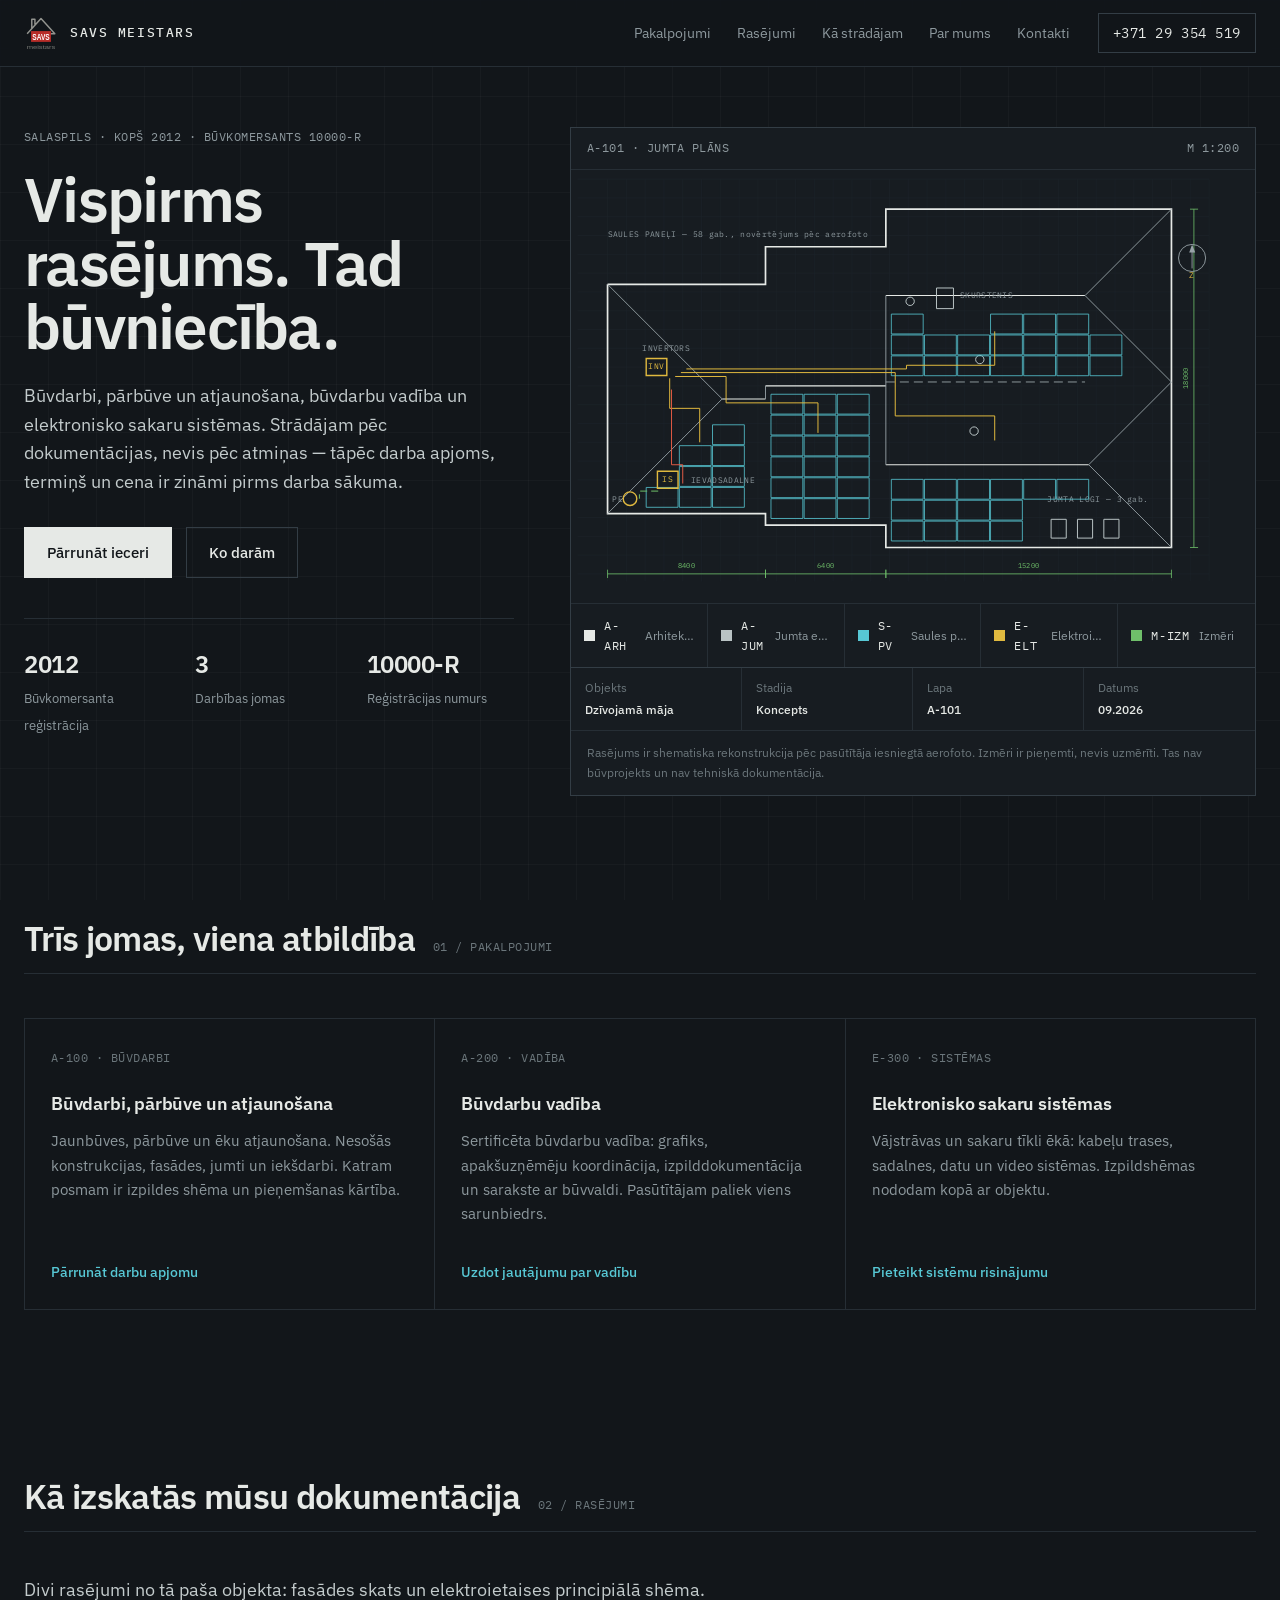
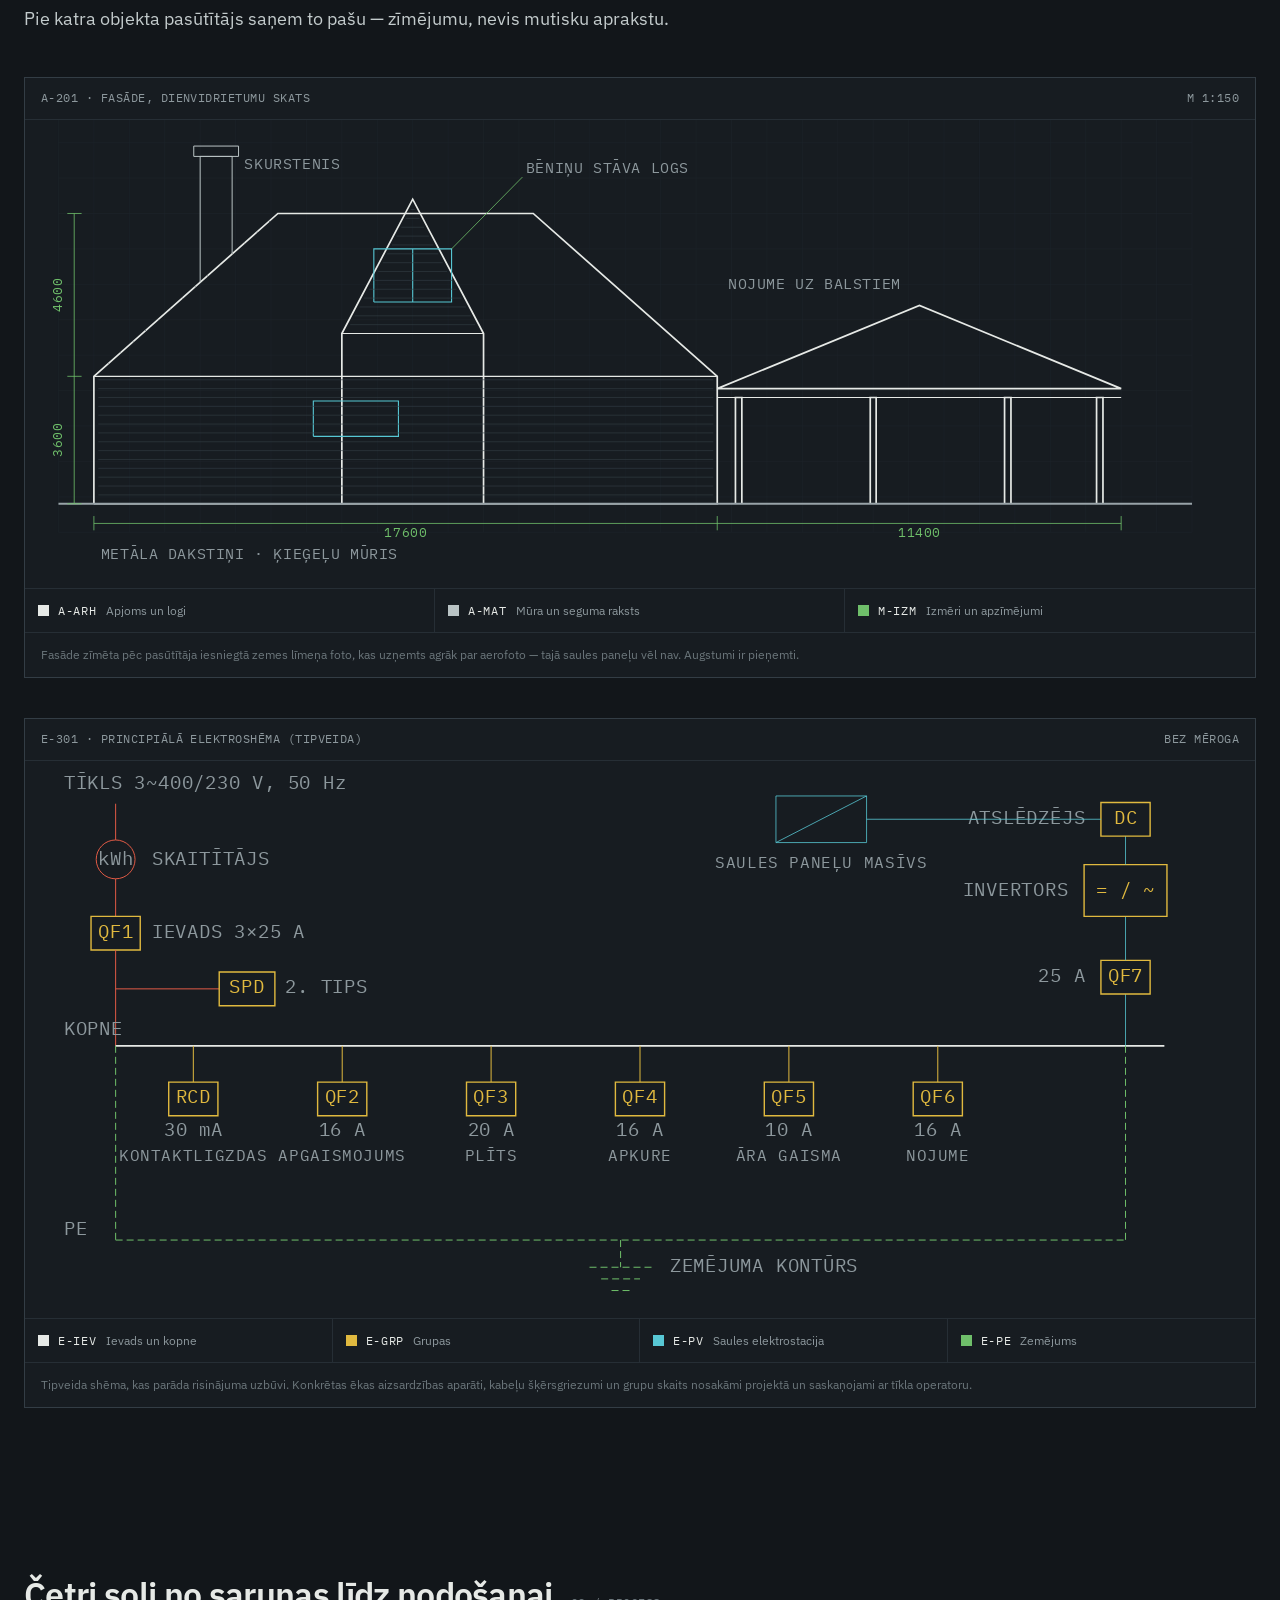
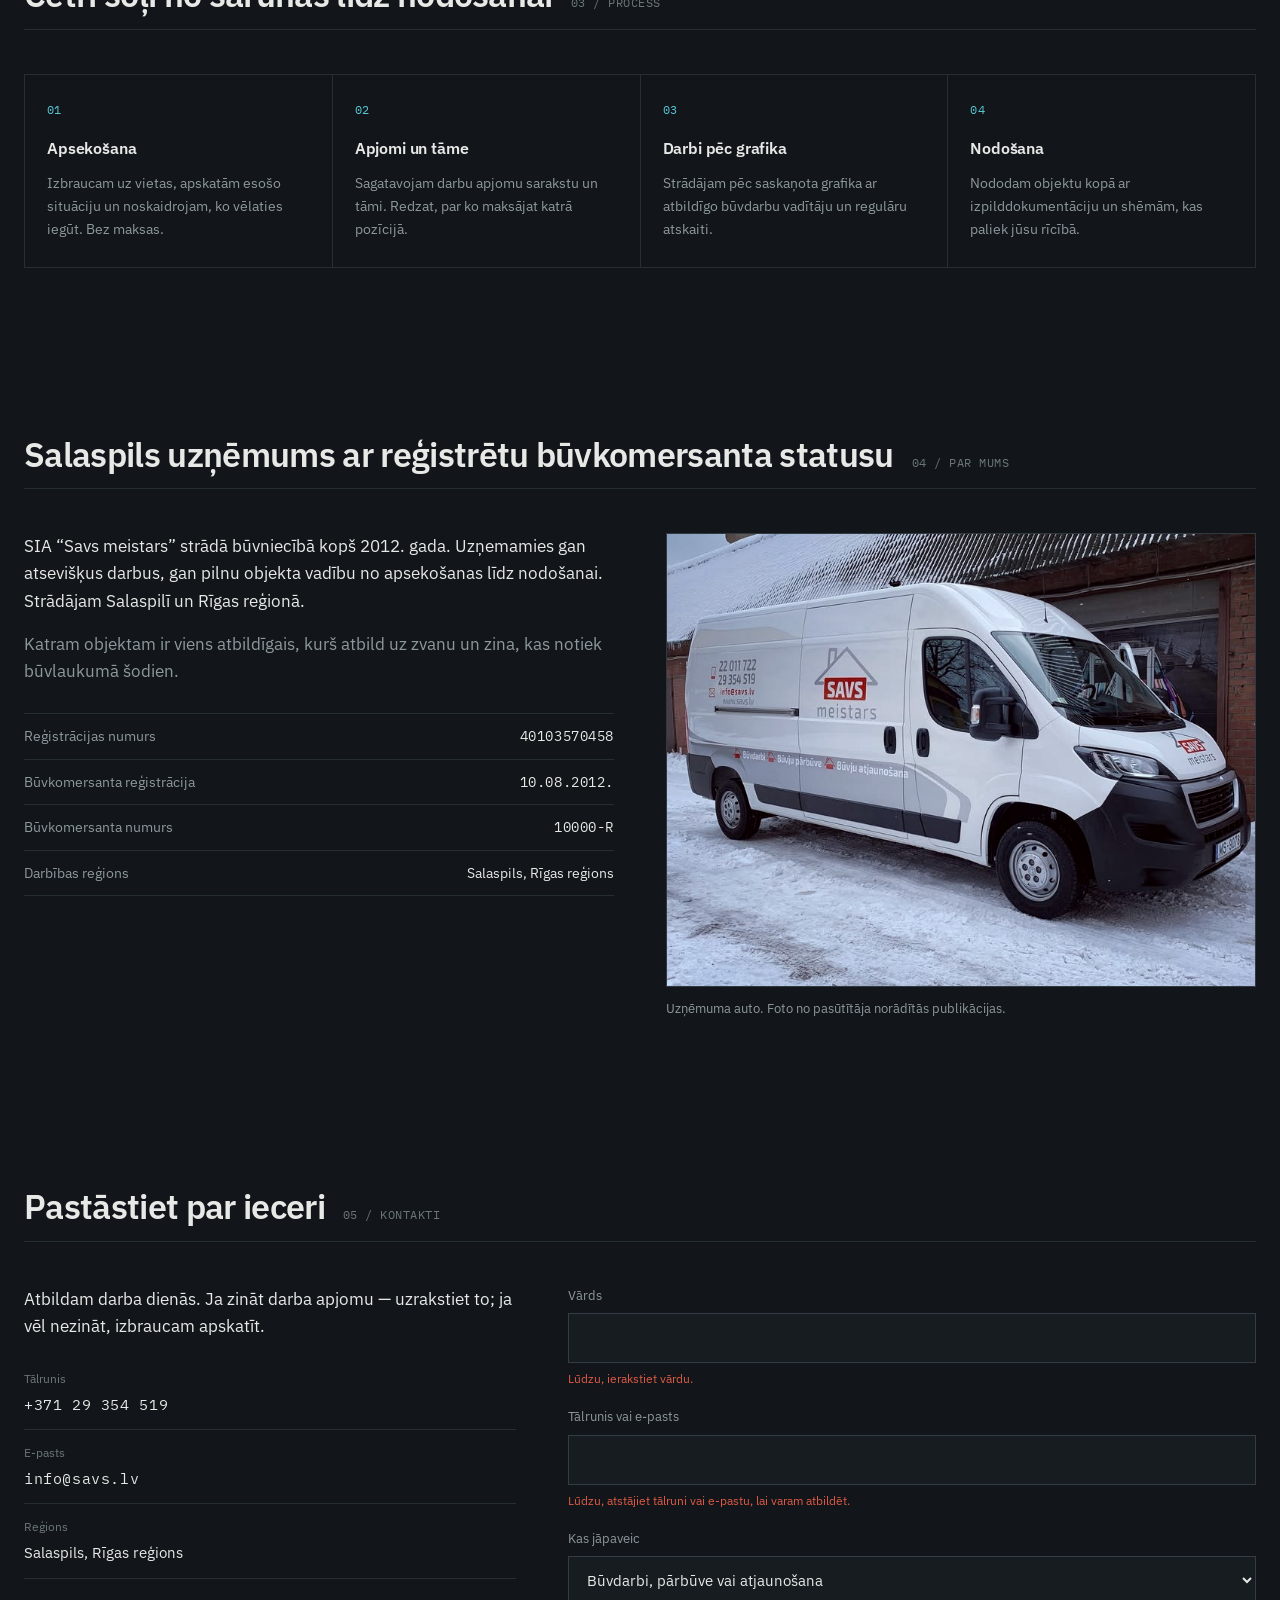
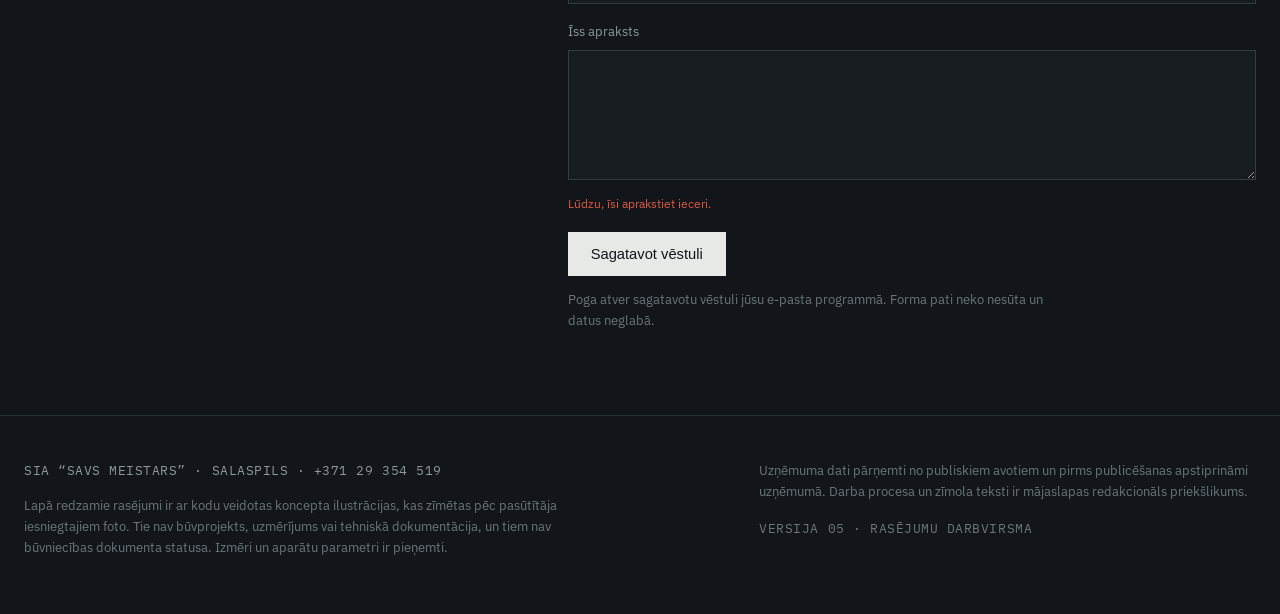
==== index.html @ 96522a72 "SAVS meistars — dizaina versija 05, rasējumu darbvirsma Tumša CAD darbvirsma ar uzklājamiem slāņiem." ====
<!doctype html>
<html lang="lv">
<head>
<meta charset="utf-8">
<meta name="viewport" content="width=device-width, initial-scale=1">
<meta name="robots" content="noindex, nofollow">
<title>SAVS meistars — Vispirms rasējums. Tad būvniecība.</title>
<meta name="description" content="SIA “Savs meistars” — būvdarbi, pārbūve, būvdarbu vadība un elektronisko sakaru sistēmas Salaspilī un Rīgas reģionā kopš 2012. gada.">
<link rel="icon" href="assets/favicon.svg" type="image/svg+xml">
<link rel="preload" href="assets/plex-sans-latin.woff2" as="font" type="font/woff2" crossorigin>
<link rel="preload" href="assets/plex-mono-400-latin.woff2" as="font" type="font/woff2" crossorigin>
<link rel="stylesheet" href="styles.css">
</head>
<body>

<a class="skip" href="#saturs">Pāriet uz saturu</a>

<header>
  <div class="wrap bar">
    <a class="brand" href="#">
      <img src="assets/logo.svg" alt="">
      <span class="mono">SAVS MEISTARS</span>
    </a>
    <nav id="nav">
      <ul>
        <li><a href="#pakalpojumi">Pakalpojumi</a></li>
        <li><a href="#rasejumi">Rasējumi</a></li>
        <li><a href="#process">Kā strādājam</a></li>
        <li><a href="#par-mums">Par mums</a></li>
        <li><a href="#kontakti">Kontakti</a></li>
      </ul>
    </nav>
    <a class="tel mono" href="tel:+37129354519">+371 29 354 519</a>
    <button class="burger mono" id="burger" aria-expanded="false" aria-controls="nav">Izvēlne</button>
  </div>
</header>

<main id="saturs">

  <!-- ============================ sākumekrāns ============================ -->
  <section class="hero wrap">
    <div class="hero-grid">
      <div>
        <p class="mono muted" style="font-size:.78rem;margin-bottom:20px">SALASPILS · KOPŠ 2012 · BŪVKOMERSANTS 10000-R</p>
        <h1>Vispirms rasējums. Tad būvniecība.</h1>
        <p class="lead">Būvdarbi, pārbūve un atjaunošana, būvdarbu vadība un elektronisko sakaru sistēmas. Strādājam pēc dokumentācijas, nevis pēc atmiņas — tāpēc darba apjoms, termiņš un cena ir zināmi pirms darba sākuma.</p>
        <div class="cta-row">
          <a class="btn btn-primary" href="#kontakti">Pārrunāt ieceri</a>
          <a class="btn btn-ghost" href="#pakalpojumi">Ko darām</a>
        </div>
        <div class="facts">
          <div class="fact"><b>2012</b><span>Būvkomersanta reģistrācija</span></div>
          <div class="fact"><b>3</b><span>Darbības jomas</span></div>
          <div class="fact"><b>10000-R</b><span>Reģistrācijas numurs</span></div>
        </div>
      </div>

      <div class="dwg-frame">
        <div class="dwg-top">
          <span class="mono">A-101 · JUMTA PLĀNS</span>
          <span class="mono"><span class="swipe">velciet sāniski · </span>M 1:200</span>
        </div>
        <div class="dwg-scroll">
          <svg class="dwg" id="dwg-roof" viewBox="60 150 2620 1660" role="img" aria-labelledby="roof-t roof-d">
            <title id="roof-t">Jumta plāns ar saules paneļu masīvu un elektroietaises trasēm</title>
            <desc id="roof-d">Shematisks jumta plāns: trīs korpusi ar četrslīpju jumtiem, saules paneļu masīvs uz dienvidu nogāzēm, skurstenis, ventilācijas izvadi, trīs jumta logi, invertora un ievadsadalnes atrašanās vieta ar līdzstrāvas un maiņstrāvas trasēm, izmēru ķēde un ziemeļu virziens.</desc>
<g class="grid" aria-hidden="true"><polyline points="200,185 200,1726"/><polyline points="272,185 272,1726"/><polyline points="344,185 344,1726"/><polyline points="416,185 416,1726"/><polyline points="488,185 488,1726"/><polyline points="560,185 560,1726"/><polyline points="632,185 632,1726"/><polyline points="704,185 704,1726"/><polyline points="776,185 776,1726"/><polyline points="848,185 848,1726"/><polyline points="920,185 920,1726"/><polyline points="992,185 992,1726"/><polyline points="1064,185 1064,1726"/><polyline points="1136,185 1136,1726"/><polyline points="1208,185 1208,1726"/><polyline points="1280,185 1280,1726"/><polyline points="1352,185 1352,1726"/><polyline points="1424,185 1424,1726"/><polyline points="1496,185 1496,1726"/><polyline points="1568,185 1568,1726"/><polyline points="1640,185 1640,1726"/><polyline points="1712,185 1712,1726"/><polyline points="1784,185 1784,1726"/><polyline points="1856,185 1856,1726"/><polyline points="1928,185 1928,1726"/><polyline points="2000,185 2000,1726"/><polyline points="2072,185 2072,1726"/><polyline points="2144,185 2144,1726"/><polyline points="2216,185 2216,1726"/><polyline points="2288,185 2288,1726"/><polyline points="2360,185 2360,1726"/><polyline points="2432,185 2432,1726"/><polyline points="2504,185 2504,1726"/><polyline points="85,185 2504,185"/><polyline points="85,257 2504,257"/><polyline points="85,329 2504,329"/><polyline points="85,401 2504,401"/><polyline points="85,473 2504,473"/><polyline points="85,545 2504,545"/><polyline points="85,617 2504,617"/><polyline points="85,689 2504,689"/><polyline points="85,761 2504,761"/><polyline points="85,833 2504,833"/><polyline points="85,905 2504,905"/><polyline points="85,977 2504,977"/><polyline points="85,1049 2504,1049"/><polyline points="85,1121 2504,1121"/><polyline points="85,1193 2504,1193"/><polyline points="85,1265 2504,1265"/><polyline points="85,1337 2504,1337"/><polyline points="85,1409 2504,1409"/><polyline points="85,1481 2504,1481"/><polyline points="85,1553 2504,1553"/><polyline points="85,1625 2504,1625"/><polyline points="85,1697 2504,1697"/></g>
<g data-layer="arh"><polyline class="wall" points="200,588 805,588 805,444 1266,444 1266,300 2360,300 2360,1596 1266,1596 1266,1510 805,1510 805,1466 200,1466 200,588"/><polyline class="ridge" points="639,1027 805,1027"/><polyline class="ridge" points="805,977 1266,977"/><polyline class="ridge" points="1266,631 2029,631"/><polyline class="ridge" points="1266,1279 2043,1279"/><polyline class="valley" points="1266,962 2029,962"/><polyline class="hip" points="200,588 639,1027"/><polyline class="hip" points="200,1466 639,1027"/><polyline class="hip" points="2360,300 2029,631"/><polyline class="hip" points="2360,962 2029,631"/><polyline class="hip" points="2360,962 2043,1279"/><polyline class="hip" points="2360,1596 2043,1279"/><polyline class="hip" points="805,1027 805,977"/><polyline class="hip" points="1266,977 1266,631"/><polyline class="hip" points="1266,1279 1266,977"/></g>
<g data-layer="jumt"><rect class="feat" x="1460" y="602" width="65" height="79"/><text class="an" x="1550" y="642" text-anchor="start">SKURSTENIS</text><circle class="feat" cx="1359" cy="653" r="16"/><circle class="feat" cx="1626" cy="876" r="16"/><circle class="feat" cx="1604" cy="1150" r="16"/><rect class="feat" x="1899" y="1488" width="58" height="72"/><rect class="feat" x="2000" y="1488" width="58" height="72"/><rect class="feat" x="2101" y="1488" width="58" height="72"/><text class="an" x="1885" y="1420" text-anchor="start">JUMTA LOGI — 3 gab.</text></g>
<g data-layer="pv"><rect class="pv" x="348" y="1366" width="122" height="76"/><rect class="pv" x="475" y="1366" width="122" height="76"/><rect class="pv" x="602" y="1366" width="122" height="76"/><rect class="pv" x="475" y="1286" width="122" height="76"/><rect class="pv" x="602" y="1286" width="122" height="76"/><rect class="pv" x="475" y="1206" width="122" height="76"/><rect class="pv" x="602" y="1206" width="122" height="76"/><rect class="pv" x="602" y="1126" width="122" height="76"/><rect class="pv" x="826" y="1409" width="122" height="76"/><rect class="pv" x="953" y="1409" width="122" height="76"/><rect class="pv" x="1080" y="1409" width="122" height="76"/><rect class="pv" x="826" y="1329" width="122" height="76"/><rect class="pv" x="953" y="1329" width="122" height="76"/><rect class="pv" x="1080" y="1329" width="122" height="76"/><rect class="pv" x="826" y="1249" width="122" height="76"/><rect class="pv" x="953" y="1249" width="122" height="76"/><rect class="pv" x="1080" y="1249" width="122" height="76"/><rect class="pv" x="826" y="1169" width="122" height="76"/><rect class="pv" x="953" y="1169" width="122" height="76"/><rect class="pv" x="1080" y="1169" width="122" height="76"/><rect class="pv" x="826" y="1089" width="122" height="76"/><rect class="pv" x="953" y="1089" width="122" height="76"/><rect class="pv" x="1080" y="1089" width="122" height="76"/><rect class="pv" x="826" y="1009" width="122" height="76"/><rect class="pv" x="953" y="1009" width="122" height="76"/><rect class="pv" x="1080" y="1009" width="122" height="76"/><rect class="pv" x="1287" y="862" width="122" height="76"/><rect class="pv" x="1414" y="862" width="122" height="76"/><rect class="pv" x="1541" y="862" width="122" height="76"/><rect class="pv" x="1667" y="862" width="122" height="76"/><rect class="pv" x="1794" y="862" width="122" height="76"/><rect class="pv" x="1921" y="862" width="122" height="76"/><rect class="pv" x="2048" y="862" width="122" height="76"/><rect class="pv" x="1287" y="782" width="122" height="76"/><rect class="pv" x="1414" y="782" width="122" height="76"/><rect class="pv" x="1541" y="782" width="122" height="76"/><rect class="pv" x="1667" y="782" width="122" height="76"/><rect class="pv" x="1794" y="782" width="122" height="76"/><rect class="pv" x="1921" y="782" width="122" height="76"/><rect class="pv" x="2048" y="782" width="122" height="76"/><rect class="pv" x="1287" y="702" width="122" height="76"/><rect class="pv" x="1667" y="702" width="122" height="76"/><rect class="pv" x="1794" y="702" width="122" height="76"/><rect class="pv" x="1921" y="702" width="122" height="76"/><rect class="pv" x="1287" y="1495" width="122" height="76"/><rect class="pv" x="1414" y="1495" width="122" height="76"/><rect class="pv" x="1541" y="1495" width="122" height="76"/><rect class="pv" x="1667" y="1495" width="122" height="76"/><rect class="pv" x="1287" y="1415" width="122" height="76"/><rect class="pv" x="1414" y="1415" width="122" height="76"/><rect class="pv" x="1541" y="1415" width="122" height="76"/><rect class="pv" x="1667" y="1415" width="122" height="76"/><rect class="pv" x="1287" y="1335" width="122" height="76"/><rect class="pv" x="1414" y="1335" width="122" height="76"/><rect class="pv" x="1541" y="1335" width="122" height="76"/><rect class="pv" x="1667" y="1335" width="122" height="76"/><rect class="pv" x="1794" y="1335" width="122" height="76"/><rect class="pv" x="1921" y="1335" width="122" height="76"/><text class="an" x="200" y="408" text-anchor="start">SAULES PANEĻI — 58 gab., novērtējums pēc aerofoto</text></g>
<g data-layer="elt"><polyline class="dc" points="553,1193 553,1063 438,1063 438,948"/><polyline class="dc" points="1006,1157 1006,1042 654,1042 654,941 459,941"/><polyline class="dc" points="1683,1186 1683,1092 1302,1092 1302,926 481,926"/><polyline class="dc" points="1683,768 1683,898 1345,898 1345,912 502,912"/><polyline class="ac" points="445,991 445,1279 488,1279 488,1351"/><polyline class="pe" points="394,1380 322,1380 322,1409"/><rect class="box" x="348" y="872" width="79" height="65"/><text class="an-b" x="387" y="912" text-anchor="middle">INV</text><text class="an" x="333" y="844" text-anchor="start">INVERTORS</text><rect class="box" x="391" y="1304" width="79" height="65"/><text class="an-b" x="430" y="1344" text-anchor="middle">IS</text><text class="an" x="520" y="1348" text-anchor="start">IEVADSADALNE</text><circle class="box" cx="286" cy="1409" r="26"/><text class="an" x="218" y="1420" text-anchor="start">PE</text></g>
<g data-layer="izm"><polyline class="dim" points="200,1697 805,1697"/><polyline class="dim-tick" points="200,1681 200,1713"/><polyline class="dim-tick" points="805,1681 805,1713"/><text class="dim-txt" x="502" y="1675" text-anchor="middle">8400</text><polyline class="dim" points="805,1697 1266,1697"/><polyline class="dim-tick" points="805,1681 805,1713"/><polyline class="dim-tick" points="1266,1681 1266,1713"/><text class="dim-txt" x="1035" y="1675" text-anchor="middle">6400</text><polyline class="dim" points="1266,1697 2360,1697"/><polyline class="dim-tick" points="1266,1681 1266,1713"/><polyline class="dim-tick" points="2360,1681 2360,1713"/><text class="dim-txt" x="1813" y="1675" text-anchor="middle">15200</text><polyline class="dim" points="2446,300 2446,1596"/><polyline class="dim-tick" points="2431,300 2462,300"/><polyline class="dim-tick" points="2431,1596 2462,1596"/><g transform="rotate(-90 2446 948)"><text class="dim-txt" x="2446" y="926" text-anchor="middle">18000</text></g><circle class="north" cx="2439" cy="487" r="52"/><polyline class="north-a" points="2439,527 2439,443"/><polygon class="north-f" points="2428,466 2439,435 2451,466"/><text class="an-b" x="2439" y="563" text-anchor="middle">Z</text></g>
          </svg>
        </div>
        <div class="layers" id="layers">
          <button class="layer l-arh" type="button" aria-pressed="true" data-target="dwg-roof" data-layer="arh"><i class="swatch"></i><span class="code">A-ARH</span> <span class="nm">Arhitektūra</span></button>
          <button class="layer l-jumt" type="button" aria-pressed="true" data-target="dwg-roof" data-layer="jumt"><i class="swatch"></i><span class="code">A-JUM</span> <span class="nm">Jumta elementi</span></button>
          <button class="layer l-pv" type="button" aria-pressed="true" data-target="dwg-roof" data-layer="pv"><i class="swatch"></i><span class="code">S-PV</span> <span class="nm">Saules paneļi</span></button>
          <button class="layer l-elt" type="button" aria-pressed="true" data-target="dwg-roof" data-layer="elt"><i class="swatch"></i><span class="code">E-ELT</span> <span class="nm">Elektroietaise</span></button>
          <button class="layer l-izm" type="button" aria-pressed="true" data-target="dwg-roof" data-layer="izm"><i class="swatch"></i><span class="code">M-IZM</span> <span class="nm">Izmēri</span></button>
        </div>
        <div class="titleblock">
          <div class="tb"><span>Objekts</span><b>Dzīvojamā māja</b></div>
          <div class="tb"><span>Stadija</span><b>Koncepts</b></div>
          <div class="tb"><span>Lapa</span><b>A-101</b></div>
          <div class="tb"><span>Datums</span><b>09.2026</b></div>
        </div>
        <div class="note">
          <p>Rasējums ir shematiska rekonstrukcija pēc pasūtītāja iesniegtā aerofoto. Izmēri ir pieņemti, nevis uzmērīti. Tas nav būvprojekts un nav tehniskā dokumentācija.</p>
        </div>
      </div>
    </div>
  </section>

  <!-- ============================ pakalpojumi ============================ -->
  <section class="wrap" id="pakalpojumi">
    <div class="sec-head">
      <h2>Trīs jomas, viena atbildība</h2>
      <span class="sheet-no mono">01 / PAKALPOJUMI</span>
    </div>
    <div class="cards">
      <a class="card" href="#kontakti" data-service="buvdarbi">
        <span class="code mono">A-100 · BŪVDARBI</span>
        <h3>Būvdarbi, pārbūve un atjaunošana</h3>
        <p>Jaunbūves, pārbūve un ēku atjaunošana. Nesošās konstrukcijas, fasādes, jumti un iekšdarbi. Katram posmam ir izpildes shēma un pieņemšanas kārtība.</p>
        <span class="go">Pārrunāt darbu apjomu</span>
      </a>
      <a class="card" href="#kontakti" data-service="vadiba">
        <span class="code mono">A-200 · VADĪBA</span>
        <h3>Būvdarbu vadība</h3>
        <p>Sertificēta būvdarbu vadība: grafiks, apakšuzņēmēju koordinācija, izpilddokumentācija un sarakste ar būvvaldi. Pasūtītājam paliek viens sarunbiedrs.</p>
        <span class="go">Uzdot jautājumu par vadību</span>
      </a>
      <a class="card" href="#kontakti" data-service="elektro">
        <span class="code mono">E-300 · SISTĒMAS</span>
        <h3>Elektronisko sakaru sistēmas</h3>
        <p>Vājstrāvas un sakaru tīkli ēkā: kabeļu trases, sadalnes, datu un video sistēmas. Izpildshēmas nododam kopā ar objektu.</p>
        <span class="go">Pieteikt sistēmu risinājumu</span>
      </a>
    </div>
  </section>

  <!-- ============================ rasējumi ============================ -->
  <section class="wrap" id="rasejumi">
    <div class="sec-head">
      <h2>Kā izskatās mūsu dokumentācija</h2>
      <span class="sheet-no mono">02 / RASĒJUMI</span>
    </div>
    <p class="lead" style="margin-bottom:44px">Divi rasējumi no tā paša objekta: fasādes skats un elektroietaises principiālā shēma. Pie katra objekta pasūtītājs saņem to pašu — zīmējumu, nevis mutisku aprakstu.</p>

    <div class="dwg-frame" style="margin-bottom:40px">
      <div class="dwg-top">
        <span class="mono">A-201 · FASĀDE, DIENVIDRIETUMU SKATS</span>
        <span class="mono"><span class="swipe">velciet sāniski · </span>M 1:150</span>
      </div>
      <div class="dwg-scroll">
        <svg class="dwg" id="dwg-elev" viewBox="60 400 2500 950" role="img" aria-labelledby="elev-t elev-d">
          <title id="elev-t">Fasādes rasējums, dienvidrietumu skats</title>
          <desc id="elev-d">Ēkas fasāde: ķieģeļu mūra sienas, metāla dakstiņu jumts, mūra skurstenis, bēniņu stāva logs šķērsjumta zelminī un nojume uz balstiem ēkas labajā pusē. Norādīti dzegas un kores augstumi un kopējais garums.</desc>
<g class="grid" aria-hidden="true"><polyline points="128,1238 128,359"/><polyline points="200,1238 200,359"/><polyline points="272,1238 272,359"/><polyline points="344,1238 344,359"/><polyline points="416,1238 416,359"/><polyline points="488,1238 488,359"/><polyline points="560,1238 560,359"/><polyline points="632,1238 632,359"/><polyline points="704,1238 704,359"/><polyline points="776,1238 776,359"/><polyline points="848,1238 848,359"/><polyline points="920,1238 920,359"/><polyline points="992,1238 992,359"/><polyline points="1064,1238 1064,359"/><polyline points="1136,1238 1136,359"/><polyline points="1208,1238 1208,359"/><polyline points="1280,1238 1280,359"/><polyline points="1352,1238 1352,359"/><polyline points="1424,1238 1424,359"/><polyline points="1496,1238 1496,359"/><polyline points="1568,1238 1568,359"/><polyline points="1640,1238 1640,359"/><polyline points="1712,1238 1712,359"/><polyline points="1784,1238 1784,359"/><polyline points="1856,1238 1856,359"/><polyline points="1928,1238 1928,359"/><polyline points="2000,1238 2000,359"/><polyline points="2072,1238 2072,359"/><polyline points="2144,1238 2144,359"/><polyline points="2216,1238 2216,359"/><polyline points="2288,1238 2288,359"/><polyline points="2360,1238 2360,359"/><polyline points="2432,1238 2432,359"/><polyline points="128,1238 2432,1238"/><polyline points="128,1166 2432,1166"/><polyline points="128,1094 2432,1094"/><polyline points="128,1022 2432,1022"/><polyline points="128,950 2432,950"/><polyline points="128,878 2432,878"/><polyline points="128,806 2432,806"/><polyline points="128,734 2432,734"/><polyline points="128,662 2432,662"/><polyline points="128,590 2432,590"/><polyline points="128,518 2432,518"/><polyline points="128,446 2432,446"/><polyline points="128,374 2432,374"/></g>
<g data-layer="arh"><polyline class="wall" points="200,1180 200,921 574,590 1093,590 1467,921 1467,1180 200,1180"/><polyline class="ridge" points="200,921 1467,921"/><polyline class="wall" points="704,1180 704,834 848,561 992,834 992,1180"/><polyline class="ridge" points="704,834 992,834"/><polyline class="win" points="769,770 927,770 927,662 769,662 769,770"/><polyline class="win" points="646,1043 819,1043 819,971 646,971 646,1043"/><polyline class="win" points="848,770 848,662"/><polyline class="feat" points="416,730 416,474 481,474 481,672"/><polyline class="feat" points="403,474 494,474 494,453 403,453 403,474"/><polyline class="wall" points="1467,946 2288,946 1878,777 1467,946"/><polyline class="ridge" points="1467,964 2288,964"/><polyline class="wall" points="1504,1180 1504,964 1517,964 1517,1180"/><polyline class="wall" points="1778,1180 1778,964 1790,964 1790,1180"/><polyline class="wall" points="2051,1180 2051,964 2064,964 2064,1180"/><polyline class="wall" points="2238,1180 2238,964 2251,964 2251,1180"/><polyline class="ground" points="128,1180 2432,1180"/></g>
<g data-layer="jumt"><polyline class="brick" points="209,1162 1459,1162"/><polyline class="brick" points="209,1144 1459,1144"/><polyline class="brick" points="209,1126 1459,1126"/><polyline class="brick" points="209,1108 1459,1108"/><polyline class="brick" points="209,1090 1459,1090"/><polyline class="brick" points="209,1072 1459,1072"/><polyline class="brick" points="209,1054 1459,1054"/><polyline class="brick" points="209,1036 1459,1036"/><polyline class="brick" points="209,1018 1459,1018"/><polyline class="brick" points="209,1000 1459,1000"/><polyline class="brick" points="209,982 1459,982"/><polyline class="brick" points="209,964 1459,964"/><polyline class="brick" points="209,946 1459,946"/><polyline class="brick" points="209,928 1459,928"/><polyline class="brick" points="721,816 975,816"/><polyline class="brick" points="730,798 966,798"/><polyline class="brick" points="740,780 956,780"/><polyline class="brick" points="749,762 947,762"/><polyline class="brick" points="759,744 937,744"/><polyline class="brick" points="768,726 928,726"/><polyline class="brick" points="778,708 918,708"/><polyline class="brick" points="787,690 909,690"/><polyline class="brick" points="796,672 900,672"/><polyline class="brick" points="806,654 890,654"/><polyline class="brick" points="815,636 881,636"/><polyline class="brick" points="825,618 871,618"/><polyline class="brick" points="834,600 862,600"/><polyline class="brick" points="844,582 852,582"/><polyline class="tile" points="229,895 230,895"/><polyline class="tile" points="254,873 255,873"/><polyline class="tile" points="279,851 281,851"/><polyline class="tile" points="304,828 306,828"/><polyline class="tile" points="330,806 331,806"/><polyline class="tile" points="355,784 356,784"/><polyline class="tile" points="380,762 381,762"/><polyline class="tile" points="405,739 407,739"/><polyline class="tile" points="430,717 432,717"/><polyline class="tile" points="456,695 457,695"/><polyline class="tile" points="481,672 482,672"/><polyline class="tile" points="506,650 507,650"/><polyline class="tile" points="531,628 533,628"/><polyline class="tile" points="556,606 558,606"/></g>
<g data-layer="izm"><polyline class="dim" points="200,1220 2288,1220"/><polyline class="dim-tick" points="200,1205 200,1234"/><polyline class="dim-tick" points="1467,1205 1467,1234"/><polyline class="dim-tick" points="2288,1205 2288,1234"/><text class="dim-txt" x="834" y="1248" text-anchor="middle">17600</text><text class="dim-txt" x="1878" y="1248" text-anchor="middle">11400</text><polyline class="dim" points="160,1180 160,590"/><polyline class="dim-tick" points="146,1180 175,1180"/><polyline class="dim-tick" points="146,921 175,921"/><polyline class="dim-tick" points="146,590 175,590"/><g transform="rotate(-90 135 1050)"><text class="dim-txt" x="135" y="1050" text-anchor="middle">3600</text></g><g transform="rotate(-90 135 755)"><text class="dim-txt" x="135" y="755" text-anchor="middle">4600</text></g><text class="an" x="1489" y="744" text-anchor="start">NOJUME UZ BALSTIEM</text><text class="an" x="506" y="500" text-anchor="start">SKURSTENIS</text><text class="an" x="1078" y="507" text-anchor="start">BĒNIŅU STĀVA LOGS</text><polyline class="dim" points="1071,516 927,662"/><text class="an" x="214" y="1292" text-anchor="start">METĀLA DAKSTIŅI · ĶIEĢEĻU MŪRIS</text></g>
        </svg>
      </div>
      <div class="layers">
        <button class="layer l-arh" type="button" aria-pressed="true" data-target="dwg-elev" data-layer="arh"><i class="swatch"></i><span class="code">A-ARH</span> <span class="nm">Apjoms un logi</span></button>
        <button class="layer l-jumt" type="button" aria-pressed="true" data-target="dwg-elev" data-layer="jumt"><i class="swatch"></i><span class="code">A-MAT</span> <span class="nm">Mūra un seguma raksts</span></button>
        <button class="layer l-izm" type="button" aria-pressed="true" data-target="dwg-elev" data-layer="izm"><i class="swatch"></i><span class="code">M-IZM</span> <span class="nm">Izmēri un apzīmējumi</span></button>
      </div>
      <div class="note">
        <p>Fasāde zīmēta pēc pasūtītāja iesniegtā zemes līmeņa foto, kas uzņemts agrāk par aerofoto — tajā saules paneļu vēl nav. Augstumi ir pieņemti.</p>
      </div>
    </div>

    <div class="dwg-frame">
      <div class="dwg-top">
        <span class="mono">E-301 · PRINCIPIĀLĀ ELEKTROSHĒMA (TIPVEIDA)</span>
        <span class="mono"><span class="swipe">velciet sāniski · </span>BEZ MĒROGA</span>
      </div>
      <div class="dwg-scroll">
        <svg class="dwg" id="dwg-el" viewBox="0 0 1900 860" role="img" aria-labelledby="el-t el-d">
          <title id="el-t">Tipveida vienlīnijas elektroshēma dzīvojamai ēkai ar saules elektrostaciju</title>
          <desc id="el-d">Shēma: tīkla ievads, skaitītājs, ievadaizsardzība, pārsprieguma aizsardzība, sadalnes kopne ar sešām grupām, atsevišķs saules elektrostacijas atzars ar līdzstrāvas atslēdzēju un invertoru, un aizsargzemējuma kopne.</desc>

          <g data-layer="arh">
            <text class="an" x="60" y="44">TĪKLS 3~400/230 V, 50 Hz</text>
            <polyline class="ac" points="140,66 140,122"/>
            <circle class="ac" cx="140" cy="152" r="30"/>
            <text class="an" x="140" y="160" text-anchor="middle">kWh</text>
            <text class="an" x="196" y="160">SKAITĪTĀJS</text>
            <polyline class="ac" points="140,182 140,240"/>
            <rect class="box" x="102" y="240" width="76" height="52"/>
            <text class="an-b" x="140" y="273" text-anchor="middle">QF1</text>
            <text class="an" x="196" y="273">IEVADS 3×25 A</text>
            <polyline class="ac" points="140,292 140,440"/>
            <polyline class="ac" points="140,352 300,352"/>
            <rect class="box" x="300" y="326" width="86" height="52"/>
            <text class="an-b" x="343" y="359" text-anchor="middle">SPD</text>
            <text class="an" x="402" y="359">2. TIPS</text>
            <polyline class="wall" points="140,440 1760,440"/>
            <text class="an" x="60" y="424">KOPNE</text>
          </g>

          <g data-layer="elt">
            <polyline class="dc" points="260,440 260,496"/>
            <rect class="box" x="222" y="496" width="76" height="52"/>
            <text class="an-b" x="260" y="529" text-anchor="middle">RCD</text>
            <text class="an" x="260" y="580" text-anchor="middle">30 mA</text>
            <text class="grp" x="260" y="618" text-anchor="middle">KONTAKTLIGZDAS</text>

            <polyline class="dc" points="490,440 490,496"/>
            <rect class="box" x="452" y="496" width="76" height="52"/>
            <text class="an-b" x="490" y="529" text-anchor="middle">QF2</text>
            <text class="an" x="490" y="580" text-anchor="middle">16 A</text>
            <text class="grp" x="490" y="618" text-anchor="middle">APGAISMOJUMS</text>

            <polyline class="dc" points="720,440 720,496"/>
            <rect class="box" x="682" y="496" width="76" height="52"/>
            <text class="an-b" x="720" y="529" text-anchor="middle">QF3</text>
            <text class="an" x="720" y="580" text-anchor="middle">20 A</text>
            <text class="grp" x="720" y="618" text-anchor="middle">PLĪTS</text>

            <polyline class="dc" points="950,440 950,496"/>
            <rect class="box" x="912" y="496" width="76" height="52"/>
            <text class="an-b" x="950" y="529" text-anchor="middle">QF4</text>
            <text class="an" x="950" y="580" text-anchor="middle">16 A</text>
            <text class="grp" x="950" y="618" text-anchor="middle">APKURE</text>

            <polyline class="dc" points="1180,440 1180,496"/>
            <rect class="box" x="1142" y="496" width="76" height="52"/>
            <text class="an-b" x="1180" y="529" text-anchor="middle">QF5</text>
            <text class="an" x="1180" y="580" text-anchor="middle">10 A</text>
            <text class="grp" x="1180" y="618" text-anchor="middle">ĀRA GAISMA</text>

            <polyline class="dc" points="1410,440 1410,496"/>
            <rect class="box" x="1372" y="496" width="76" height="52"/>
            <text class="an-b" x="1410" y="529" text-anchor="middle">QF6</text>
            <text class="an" x="1410" y="580" text-anchor="middle">16 A</text>
            <text class="grp" x="1410" y="618" text-anchor="middle">NOJUME</text>
          </g>

          <g data-layer="pv">
            <polyline class="pv" points="1700,440 1700,360"/>
            <rect class="box" x="1662" y="308" width="76" height="52"/>
            <text class="an-b" x="1700" y="341" text-anchor="middle">QF7</text>
            <text class="an" x="1638" y="341" text-anchor="end">25 A</text>
            <polyline class="pv" points="1700,308 1700,240"/>
            <rect class="box" x="1636" y="160" width="128" height="80"/>
            <text class="an-b" x="1700" y="208" text-anchor="middle">= / ~</text>
            <text class="an" x="1612" y="208" text-anchor="end">INVERTORS</text>
            <polyline class="pv" points="1700,160 1700,116"/>
            <rect class="box" x="1662" y="64" width="76" height="52"/>
            <text class="an-b" x="1700" y="97" text-anchor="middle">DC</text>
            <text class="an" x="1638" y="97" text-anchor="end">ATSLĒDZĒJS</text>
            <polyline class="pv" points="1300,90 1662,90"/>
            <rect class="pv" x="1160" y="54" width="140" height="72"/>
            <polyline class="pv" points="1160,126 1300,54"/>
            <text class="grp" x="1230" y="166" text-anchor="middle">SAULES PANEĻU MASĪVS</text>
          </g>

          <g data-layer="izm">
            <polyline class="pe" points="140,740 1700,740"/>
            <polyline class="pe" points="140,440 140,740"/>
            <polyline class="pe" points="1700,440 1700,740"/>
            <text class="an" x="60" y="732">PE</text>
            <polyline class="pe" points="920,740 920,782"/>
            <polyline class="pe" points="872,782 968,782"/>
            <polyline class="pe" points="890,800 950,800"/>
            <polyline class="pe" points="906,818 934,818"/>
            <text class="an" x="996" y="790">ZEMĒJUMA KONTŪRS</text>
          </g>
        </svg>
      </div>
      <div class="layers">
        <button class="layer l-arh" type="button" aria-pressed="true" data-target="dwg-el" data-layer="arh"><i class="swatch"></i><span class="code">E-IEV</span> <span class="nm">Ievads un kopne</span></button>
        <button class="layer l-elt" type="button" aria-pressed="true" data-target="dwg-el" data-layer="elt"><i class="swatch"></i><span class="code">E-GRP</span> <span class="nm">Grupas</span></button>
        <button class="layer l-pv" type="button" aria-pressed="true" data-target="dwg-el" data-layer="pv"><i class="swatch"></i><span class="code">E-PV</span> <span class="nm">Saules elektrostacija</span></button>
        <button class="layer l-izm" type="button" aria-pressed="true" data-target="dwg-el" data-layer="izm"><i class="swatch"></i><span class="code">E-PE</span> <span class="nm">Zemējums</span></button>
      </div>
      <div class="note">
        <p>Tipveida shēma, kas parāda risinājuma uzbūvi. Konkrētas ēkas aizsardzības aparāti, kabeļu šķērsgriezumi un grupu skaits nosakāmi projektā un saskaņojami ar tīkla operatoru.</p>
      </div>
    </div>
  </section>

  <!-- ============================ process ============================ -->
  <section class="wrap" id="process">
    <div class="sec-head">
      <h2>Četri soļi no sarunas līdz nodošanai</h2>
      <span class="sheet-no mono">03 / PROCESS</span>
    </div>
    <div class="steps">
      <div class="step">
        <div class="code mono">01</div>
        <h3>Apsekošana</h3>
        <p>Izbraucam uz vietas, apskatām esošo situāciju un noskaidrojam, ko vēlaties iegūt. Bez maksas.</p>
      </div>
      <div class="step">
        <div class="code mono">02</div>
        <h3>Apjomi un tāme</h3>
        <p>Sagatavojam darbu apjomu sarakstu un tāmi. Redzat, par ko maksājat katrā pozīcijā.</p>
      </div>
      <div class="step">
        <div class="code mono">03</div>
        <h3>Darbi pēc grafika</h3>
        <p>Strādājam pēc saskaņota grafika ar atbildīgo būvdarbu vadītāju un regulāru atskaiti.</p>
      </div>
      <div class="step">
        <div class="code mono">04</div>
        <h3>Nodošana</h3>
        <p>Nododam objektu kopā ar izpilddokumentāciju un shēmām, kas paliek jūsu rīcībā.</p>
      </div>
    </div>
  </section>

  <!-- ============================ par mums ============================ -->
  <section class="wrap" id="par-mums">
    <div class="sec-head">
      <h2>Salaspils uzņēmums ar reģistrētu būvkomersanta statusu</h2>
      <span class="sheet-no mono">04 / PAR MUMS</span>
    </div>
    <div class="about-grid">
      <div>
        <p>SIA “Savs meistars” strādā būvniecībā kopš 2012. gada. Uzņemamies gan atsevišķus darbus, gan pilnu objekta vadību no apsekošanas līdz nodošanai. Strādājam Salaspilī un Rīgas reģionā.</p>
        <p class="muted">Katram objektam ir viens atbildīgais, kurš atbild uz zvanu un zina, kas notiek būvlaukumā šodien.</p>
        <dl class="spec">
          <div><dt>Reģistrācijas numurs</dt><dd class="mono">40103570458</dd></div>
          <div><dt>Būvkomersanta reģistrācija</dt><dd class="mono">10.08.2012.</dd></div>
          <div><dt>Būvkomersanta numurs</dt><dd class="mono">10000-R</dd></div>
          <div><dt>Darbības reģions</dt><dd>Salaspils, Rīgas reģions</dd></div>
        </dl>
      </div>
      <div>
        <img src="assets/savs-auto.jpg" alt="Uzņēmuma auto ar “Savs meistars” noformējumu" width="1200" height="800">
        <p class="muted" style="font-size:.8rem;margin-top:12px">Uzņēmuma auto. Foto no pasūtītāja norādītās publikācijas.</p>
      </div>
    </div>
  </section>

  <!-- ============================ kontakti ============================ -->
  <section class="wrap" id="kontakti">
    <div class="sec-head">
      <h2>Pastāstiet par ieceri</h2>
      <span class="sheet-no mono">05 / KONTAKTI</span>
    </div>
    <div class="contact-grid">
      <div>
        <p>Atbildam darba dienās. Ja zināt darba apjomu — uzrakstiet to; ja vēl nezināt, izbraucam apskatīt.</p>
        <ul class="contact-list">
          <li><span>Tālrunis</span><a class="mono" href="tel:+37129354519">+371 29 354 519</a></li>
          <li><span>E-pasts</span><a class="mono" href="mailto:info@savs.lv">info@savs.lv</a></li>
          <li><span>Reģions</span>Salaspils, Rīgas reģions</li>
        </ul>
      </div>

      <form id="form" novalidate>
        <div class="field">
          <label for="f-name">Vārds</label>
          <input id="f-name" name="name" type="text" autocomplete="name" required>
          <span class="err" id="e-name" hidden>Lūdzu, ierakstiet vārdu.</span>
        </div>
        <div class="field">
          <label for="f-contact">Tālrunis vai e-pasts</label>
          <input id="f-contact" name="contact" type="text" autocomplete="tel" required>
          <span class="err" id="e-contact" hidden>Lūdzu, atstājiet tālruni vai e-pastu, lai varam atbildēt.</span>
        </div>
        <div class="field">
          <label for="f-service">Kas jāpaveic</label>
          <select id="f-service" name="service">
            <option value="buvdarbi">Būvdarbi, pārbūve vai atjaunošana</option>
            <option value="vadiba">Būvdarbu vadība</option>
            <option value="elektro">Elektronisko sakaru sistēmas</option>
            <option value="cits">Vēl nezinu, jāapskata</option>
          </select>
        </div>
        <div class="field">
          <label for="f-msg">Īss apraksts</label>
          <textarea id="f-msg" name="message" required></textarea>
          <span class="err" id="e-msg" hidden>Lūdzu, īsi aprakstiet ieceri.</span>
        </div>
        <button class="btn btn-primary" type="submit">Sagatavot vēstuli</button>
        <p class="form-note">Poga atver sagatavotu vēstuli jūsu e-pasta programmā. Forma pati neko nesūta un datus neglabā.</p>
      </form>
    </div>
  </section>

</main>

<footer>
  <div class="wrap foot-grid">
    <div>
      <p class="mono" style="color:var(--muted);margin-bottom:14px">SIA “SAVS MEISTARS” · SALASPILS · +371 29 354 519</p>
      <p>Lapā redzamie rasējumi ir ar kodu veidotas koncepta ilustrācijas, kas zīmētas pēc pasūtītāja iesniegtajiem foto. Tie nav būvprojekts, uzmērījums vai tehniskā dokumentācija, un tiem nav būvniecības dokumenta statusa. Izmēri un aparātu parametri ir pieņemti.</p>
    </div>
    <div>
      <p>Uzņēmuma dati pārņemti no publiskiem avotiem un pirms publicēšanas apstiprināmi uzņēmumā. Darba procesa un zīmola teksti ir mājaslapas redakcionāls priekšlikums.</p>
      <p class="mono" style="margin-top:14px">VERSIJA 05 · RASĒJUMU DARBVIRSMA</p>
    </div>
  </div>
</footer>

<script src="app.js" defer></script>
</body>
</html>
---- styles.css ----
/* SAVS meistars — versija 05. Rasējuma darbvirsma.
   Slāņu krāsas seko CAD praksei: katrai sistēmai sava krāsa, un tā pati
   krāsa atkārtojas slāņu panelī, tekstā un rasējumā. */

@font-face {
  font-family: Plex;
  font-style: normal;
  font-weight: 100 700;
  font-display: swap;
  src: url(assets/plex-sans-latin-ext.woff2) format('woff2');
  unicode-range: U+0100-02BA, U+02BD-02C5, U+02C7-02CC, U+02CE-02D7, U+02DD-02FF, U+0304, U+0308, U+0329, U+1D00-1DBF, U+1E00-1E9F, U+1EF2-1EFF, U+2020, U+20A0-20AB, U+20AD-20C0, U+2113, U+2C60-2C7F, U+A720-A7FF;
}
@font-face {
  font-family: Plex;
  font-style: normal;
  font-weight: 100 700;
  font-display: swap;
  src: url(assets/plex-sans-latin.woff2) format('woff2');
  unicode-range: U+0000-00FF, U+0131, U+0152-0153, U+02BB-02BC, U+02C6, U+02DA, U+02DC, U+0304, U+0308, U+0329, U+2000-206F, U+20AC, U+2122, U+2191, U+2193, U+2212, U+2215, U+FEFF, U+FFFD;
}
@font-face {
  font-family: PlexMono;
  font-style: normal;
  font-weight: 400;
  font-display: swap;
  src: url(assets/plex-mono-400-latin-ext.woff2) format('woff2');
  unicode-range: U+0100-02BA, U+02BD-02C5, U+02C7-02CC, U+02CE-02D7, U+02DD-02FF, U+0304, U+0308, U+0329, U+1D00-1DBF, U+1E00-1E9F, U+1EF2-1EFF, U+2020, U+20A0-20AB, U+20AD-20C0, U+2113, U+2C60-2C7F, U+A720-A7FF;
}
@font-face {
  font-family: PlexMono;
  font-style: normal;
  font-weight: 400;
  font-display: swap;
  src: url(assets/plex-mono-400-latin.woff2) format('woff2');
  unicode-range: U+0000-00FF, U+0131, U+0152-0153, U+02BB-02BC, U+02C6, U+02DA, U+02DC, U+0304, U+0308, U+0329, U+2000-206F, U+20AC, U+2122, U+2191, U+2193, U+2212, U+2215, U+FEFF, U+FFFD;
}
@font-face {
  font-family: PlexMono;
  font-style: normal;
  font-weight: 500;
  font-display: swap;
  src: url(assets/plex-mono-500-latin-ext.woff2) format('woff2');
  unicode-range: U+0100-02BA, U+02BD-02C5, U+02C7-02CC, U+02CE-02D7, U+02DD-02FF, U+0304, U+0308, U+0329, U+1D00-1DBF, U+1E00-1E9F, U+1EF2-1EFF, U+2020, U+20A0-20AB, U+20AD-20C0, U+2113, U+2C60-2C7F, U+A720-A7FF;
}
@font-face {
  font-family: PlexMono;
  font-style: normal;
  font-weight: 500;
  font-display: swap;
  src: url(assets/plex-mono-500-latin.woff2) format('woff2');
  unicode-range: U+0000-00FF, U+0131, U+0152-0153, U+02BB-02BC, U+02C6, U+02DA, U+02DC, U+0304, U+0308, U+0329, U+2000-206F, U+20AC, U+2122, U+2191, U+2193, U+2212, U+2215, U+FEFF, U+FFFD;
}

:root {
  --bg:      #12161a;
  --bg-2:    #171c21;
  --bg-3:    #1c2228;
  --line:    #262e35;
  --line-2:  #333d45;
  --ink:     #e6e9e6;
  --muted:   #8d989d;
  --muted-2: #6b767b;

  /* slāņu krāsas */
  --arh:  #e6e9e6;
  --jumt: #b9c3c4;
  --pv:   #57c7d4;
  --elt:  #e0b93f;
  --ac:   #e05a45;
  --izm:  #6fbf6a;

  --measure: 62ch;
}

*, *::before, *::after { box-sizing: border-box; }

html {
  -webkit-text-size-adjust: 100%;
  scroll-behavior: smooth;
}

@media (prefers-reduced-motion: reduce) {
  html { scroll-behavior: auto; }
  *, *::before, *::after {
    animation-duration: .01ms !important;
    transition-duration: .01ms !important;
  }
}

body {
  margin: 0;
  background: var(--bg);
  color: var(--ink);
  font-family: Plex, "Segoe UI", system-ui, -apple-system, Arial, sans-serif;
  font-size: 17px;
  line-height: 1.6;
  font-synthesis-weight: none;
}

/* smalks koordinātu režģis visai lapai — rasējuma darbvirsma */
body::before {
  content: "";
  position: fixed;
  inset: 0;
  pointer-events: none;
  z-index: 0;
  background-image:
    linear-gradient(to right, rgba(255,255,255,.028) 1px, transparent 1px),
    linear-gradient(to bottom, rgba(255,255,255,.028) 1px, transparent 1px);
  background-size: 48px 48px;
}

body > * { position: relative; z-index: 1; }

a { color: inherit; }

:focus-visible {
  outline: 2px solid var(--pv);
  outline-offset: 3px;
}

.wrap {
  width: min(1280px, 100% - 48px);
  margin-inline: auto;
}

.skip {
  position: absolute;
  left: -9999px;
}
.skip:focus {
  left: 12px;
  top: 12px;
  z-index: 60;
  background: var(--bg-3);
  border: 1px solid var(--line-2);
  padding: 10px 14px;
}

.mono {
  font-family: PlexMono, ui-monospace, "SFMono-Regular", Consolas, monospace;
  letter-spacing: .04em;
}

/* ---------- galvene ---------- */

header {
  position: sticky;
  top: 0;
  z-index: 40;
  background: rgba(18, 22, 26, .93);
  backdrop-filter: blur(6px);
  border-bottom: 1px solid var(--line);
}

.bar {
  display: flex;
  align-items: center;
  gap: 28px;
  height: 66px;
}

.brand {
  display: flex;
  align-items: center;
  gap: 12px;
  text-decoration: none;
  margin-right: auto;
}

.brand img { width: 34px; height: auto; display: block; }

.brand span {
  font-size: .82rem;
  font-weight: 500;
  letter-spacing: .12em;
}

nav ul {
  display: flex;
  gap: 26px;
  margin: 0;
  padding: 0;
  list-style: none;
}

nav a {
  font-size: .88rem;
  color: var(--muted);
  text-decoration: none;
  padding: 6px 0;
  border-bottom: 1px solid transparent;
}

nav a:hover { color: var(--ink); border-bottom-color: var(--pv); }

.tel {
  font-size: .88rem;
  white-space: nowrap;
  text-decoration: none;
  padding: 8px 14px;
  border: 1px solid var(--line-2);
}

.tel:hover { border-color: var(--pv); color: var(--pv); }

.burger {
  display: none;
  background: none;
  border: 1px solid var(--line-2);
  color: var(--ink);
  padding: 8px 12px;
  font: inherit;
  font-size: .82rem;
  cursor: pointer;
}

/* ---------- sekciju karkass ---------- */

section { padding: 84px 0; }

.sec-head {
  display: flex;
  align-items: baseline;
  gap: 18px;
  padding-bottom: 14px;
  margin-bottom: 44px;
  border-bottom: 1px solid var(--line);
}

.sheet-no {
  font-size: .78rem;
  color: var(--muted-2);
  white-space: nowrap;
}

h1 {
  margin: 0 0 24px;
  font-size: clamp(2.3rem, 5.2vw, 3.9rem);
  font-weight: 600;
  line-height: 1.02;
  letter-spacing: -.028em;
  max-width: 15ch;
}

h2 {
  margin: 0;
  font-size: clamp(1.5rem, 3vw, 2.1rem);
  font-weight: 600;
  line-height: 1.15;
  letter-spacing: -.02em;
}

h3 {
  margin: 0 0 10px;
  font-size: 1.12rem;
  font-weight: 600;
  letter-spacing: -.01em;
}

p { margin: 0 0 16px; max-width: var(--measure); }
p:last-child { margin-bottom: 0; }

.lead { font-size: 1.12rem; color: #c3cbcc; }
.muted { color: var(--muted); }

/* ---------- sākumekrāns ---------- */

.hero { padding: 60px 0 40px; }

.hero-grid {
  display: grid;
  grid-template-columns: minmax(0, 5fr) minmax(0, 7fr);
  gap: 56px;
  align-items: start;
}

.cta-row {
  display: flex;
  flex-wrap: wrap;
  gap: 14px;
  margin-top: 30px;
}

.btn {
  display: inline-block;
  padding: 13px 22px;
  font-size: .92rem;
  font-weight: 500;
  text-decoration: none;
  border: 1px solid var(--line-2);
}

.btn-primary { background: var(--ink); color: var(--bg); border-color: var(--ink); }
.btn-primary:hover { background: var(--pv); border-color: var(--pv); }
.btn-ghost:hover { border-color: var(--pv); color: var(--pv); }

.facts {
  display: grid;
  grid-template-columns: repeat(3, minmax(0, 1fr));
  gap: 24px;
  margin-top: 40px;
  padding-top: 26px;
  border-top: 1px solid var(--line);
}

.fact b {
  display: block;
  font-size: 1.5rem;
  font-weight: 600;
  letter-spacing: -.02em;
}

.fact span { font-size: .82rem; color: var(--muted); }

/* ---------- rasējuma rāmis ---------- */

.dwg-frame {
  border: 1px solid var(--line-2);
  background: var(--bg-2);
}

.dwg-top {
  display: flex;
  align-items: center;
  justify-content: space-between;
  gap: 16px;
  padding: 11px 16px;
  border-bottom: 1px solid var(--line);
  font-size: .74rem;
  color: var(--muted);
}

.dwg-scroll { overflow-x: auto; }

/* mājiens, ka rasējums ir platāks par ekrānu */
.swipe { display: none; color: var(--pv); }
@media (max-width: 720px) { .swipe { display: inline; } }

.dwg {
  display: block;
  width: 100%;
  height: auto;
  min-width: 660px;
}

.dwg * { vector-effect: non-scaling-stroke; fill: none; }
.dwg .grid polyline { stroke: #1d242a; stroke-width: .6; }
.dwg .wall   { stroke: var(--arh);  stroke-width: 1.7; }
.dwg .ridge  { stroke: var(--arh);  stroke-width: 1.1; }
.dwg .hip    { stroke: #98a3a8;     stroke-width: .9; }
.dwg .valley { stroke: #98a3a8;     stroke-width: .9; stroke-dasharray: 9 5; }
.dwg .feat   { stroke: var(--jumt); stroke-width: 1; }
.dwg .brick,
.dwg .tile   { stroke: #333f46;     stroke-width: .6; }
.dwg .ground { stroke: #98a3a8;     stroke-width: 2.2; }
.dwg .win    { stroke: var(--pv);   stroke-width: 1.1; }
.dwg .pv     { stroke: var(--pv);   stroke-width: .8; }
.dwg .dc     { stroke: var(--elt);  stroke-width: 1; }
.dwg .ac     { stroke: var(--ac);   stroke-width: 1; }
.dwg .pe     { stroke: var(--izm);  stroke-width: 1; stroke-dasharray: 7 4; }
.dwg .box    { stroke: var(--elt);  stroke-width: 1.4; }
.dwg .dim,
.dwg .dim-tick { stroke: var(--izm); stroke-width: .8; }
.dwg .north,
.dwg .north-a  { stroke: #98a3a8; stroke-width: .9; }
.dwg .north-f  { fill: #98a3a8; stroke: none; }

.dwg text {
  fill: var(--muted);
  stroke: none;
  font-family: PlexMono, ui-monospace, monospace;
  font-size: 30px;
  letter-spacing: .04em;
}
.dwg .an-b   { fill: var(--elt); }
.dwg .dim-txt { fill: var(--izm); font-size: 27px; }
.dwg .grp { font-size: 24px; }

/* slāņu slēgšana: JS uzliek data-off ar izslēgto slāņu sarakstu */
.dwg[data-off~="arh"]  [data-layer="arh"],
.dwg[data-off~="jumt"] [data-layer="jumt"],
.dwg[data-off~="pv"]   [data-layer="pv"],
.dwg[data-off~="elt"]  [data-layer="elt"],
.dwg[data-off~="izm"]  [data-layer="izm"] { display: none; }

/* ---------- slāņu panelis ---------- */

.layers {
  display: grid;
  grid-auto-flow: column;
  grid-auto-columns: minmax(0, 1fr);
  border-top: 1px solid var(--line);
}

.layer {
  display: flex;
  align-items: center;
  gap: 9px;
  min-width: 0;
  padding: 12px 13px;
  background: none;
  border: 0;
  border-right: 1px solid var(--line);
  color: var(--muted);
  font: inherit;
  font-size: .76rem;
  text-align: left;
  cursor: pointer;
}

.layer:last-child { border-right: 0; }
.layer:hover { background: var(--bg-3); color: var(--ink); }

.swatch {
  width: 11px;
  height: 11px;
  flex: none;
  border: 1px solid currentColor;
  background: currentColor;
}

.layer[aria-pressed="false"] { color: var(--muted-2); }
.layer[aria-pressed="false"] .swatch { background: none; }
.layer[aria-pressed="true"] { color: var(--ink); }

.layer .code { font-family: PlexMono, monospace; letter-spacing: .06em; }
.layer .nm { color: var(--muted); overflow: hidden; text-overflow: ellipsis; white-space: nowrap; }
.layer[aria-pressed="false"] .nm { color: var(--muted-2); }

.l-arh  .swatch { color: var(--arh); }
.l-jumt .swatch { color: var(--jumt); }
.l-pv   .swatch { color: var(--pv); }
.l-elt  .swatch { color: var(--elt); }
.l-izm  .swatch { color: var(--izm); }

/* ---------- rakstlaukums ---------- */

.titleblock {
  display: grid;
  grid-template-columns: repeat(4, minmax(0, 1fr));
  border-top: 1px solid var(--line-2);
  font-size: .72rem;
}

.tb {
  padding: 11px 14px;
  border-right: 1px solid var(--line);
}
.tb:last-child { border-right: 0; }
.tb span { display: block; color: var(--muted-2); margin-bottom: 3px; }
.tb b { font-weight: 500; color: var(--ink); }

.note {
  padding: 12px 16px;
  border-top: 1px solid var(--line);
  font-size: .78rem;
  color: var(--muted-2);
}
.note p { max-width: none; }

/* ---------- pakalpojumi ---------- */

.cards {
  display: grid;
  grid-template-columns: repeat(3, minmax(0, 1fr));
  gap: 1px;
  background: var(--line);
  border: 1px solid var(--line);
}

.card {
  display: flex;
  flex-direction: column;
  padding: 30px 26px 26px;
  background: var(--bg);
  text-decoration: none;
}

.card:hover { background: var(--bg-2); }

.card .code {
  font-size: .74rem;
  color: var(--muted-2);
  margin-bottom: 22px;
}

.card p { font-size: .95rem; color: var(--muted); flex: 1; }

.card .go {
  margin-top: 20px;
  font-size: .86rem;
  font-weight: 500;
  color: var(--pv);
}

/* ---------- process ---------- */

.steps {
  display: grid;
  grid-template-columns: repeat(4, minmax(0, 1fr));
  gap: 1px;
  background: var(--line);
  border: 1px solid var(--line);
}

.step { padding: 26px 22px; background: var(--bg); }
.step .code { font-size: .74rem; color: var(--pv); margin-bottom: 16px; }
.step h3 { font-size: 1rem; }
.step p { font-size: .9rem; color: var(--muted); }

/* ---------- par mums ---------- */

.about-grid {
  display: grid;
  grid-template-columns: minmax(0, 6fr) minmax(0, 6fr);
  gap: 52px;
  align-items: start;
}

.about-grid img {
  width: 100%;
  height: auto;
  display: block;
  border: 1px solid var(--line-2);
  filter: saturate(.75) contrast(1.05);
}

.spec {
  margin: 28px 0 0;
  border-top: 1px solid var(--line);
  font-size: .88rem;
}

.spec div {
  display: flex;
  justify-content: space-between;
  gap: 20px;
  padding: 11px 0;
  border-bottom: 1px solid var(--line);
}

.spec dt { color: var(--muted); margin: 0; }
.spec dd { margin: 0; text-align: right; }

/* ---------- kontakti ---------- */

.contact-grid {
  display: grid;
  grid-template-columns: minmax(0, 5fr) minmax(0, 7fr);
  gap: 52px;
  align-items: start;
}

.field { margin-bottom: 18px; }

label {
  display: block;
  font-size: .8rem;
  color: var(--muted);
  margin-bottom: 7px;
}

input, select, textarea {
  width: 100%;
  padding: 12px 14px;
  background: var(--bg-2);
  border: 1px solid var(--line-2);
  color: var(--ink);
  font: inherit;
  font-size: .95rem;
}

input:focus, select:focus, textarea:focus {
  outline: none;
  border-color: var(--pv);
}

textarea { resize: vertical; min-height: 130px; }

.err {
  display: block;
  margin-top: 6px;
  font-size: .78rem;
  color: var(--ac);
}

input[aria-invalid="true"], textarea[aria-invalid="true"] { border-color: var(--ac); }

.form-note { font-size: .8rem; color: var(--muted-2); margin-top: 14px; }

.contact-list { margin: 0; padding: 0; list-style: none; font-size: .95rem; }
.contact-list li { padding: 13px 0; border-bottom: 1px solid var(--line); }
.contact-list span { display: block; font-size: .78rem; color: var(--muted-2); margin-bottom: 3px; }
.contact-list a { text-decoration: none; }
.contact-list a:hover { color: var(--pv); }

/* ---------- kājene ---------- */

footer {
  border-top: 1px solid var(--line);
  padding: 44px 0 56px;
  font-size: .82rem;
  color: var(--muted-2);
}

.foot-grid {
  display: grid;
  grid-template-columns: minmax(0, 7fr) minmax(0, 5fr);
  gap: 40px;
}

footer p { max-width: 68ch; }

/* ---------- adaptīvi ---------- */

@media (max-width: 1000px) {
  .hero-grid, .about-grid, .contact-grid, .foot-grid {
    grid-template-columns: minmax(0, 1fr);
    gap: 40px;
  }
  .cards, .steps { grid-template-columns: repeat(2, minmax(0, 1fr)); }
  .titleblock { grid-template-columns: repeat(2, minmax(0, 1fr)); }
  .tb { border-bottom: 1px solid var(--line); }
}

@media (max-width: 470px) {
  .brand span { display: none; }
}

@media (max-width: 720px) {
  body { font-size: 16px; }
  .wrap { width: min(1280px, 100% - 32px); }
  section { padding: 64px 0; }
  .hero { padding: 40px 0 56px; }

  .bar { gap: 12px; }
  .tel { font-size: .78rem; padding: 7px 10px; }
  .burger { padding: 7px 10px; font-size: .78rem; }

  nav {
    display: none;
    position: absolute;
    top: 66px;
    left: 0;
    right: 0;
    background: var(--bg-2);
    border-bottom: 1px solid var(--line);
    padding: 8px 0;
  }
  nav.open { display: block; }
  nav ul { flex-direction: column; gap: 0; }
  nav a { display: block; padding: 13px 24px; }

  .burger { display: block; order: 3; }
  .tel { order: 2; }

  .cards, .steps { grid-template-columns: minmax(0, 1fr); }
  .facts { grid-template-columns: minmax(0, 1fr); gap: 18px; }
  .layers { grid-auto-flow: row; }
  .layer { border-right: 0; border-bottom: 1px solid var(--line); }
  .sec-head { flex-direction: column; gap: 6px; }
}
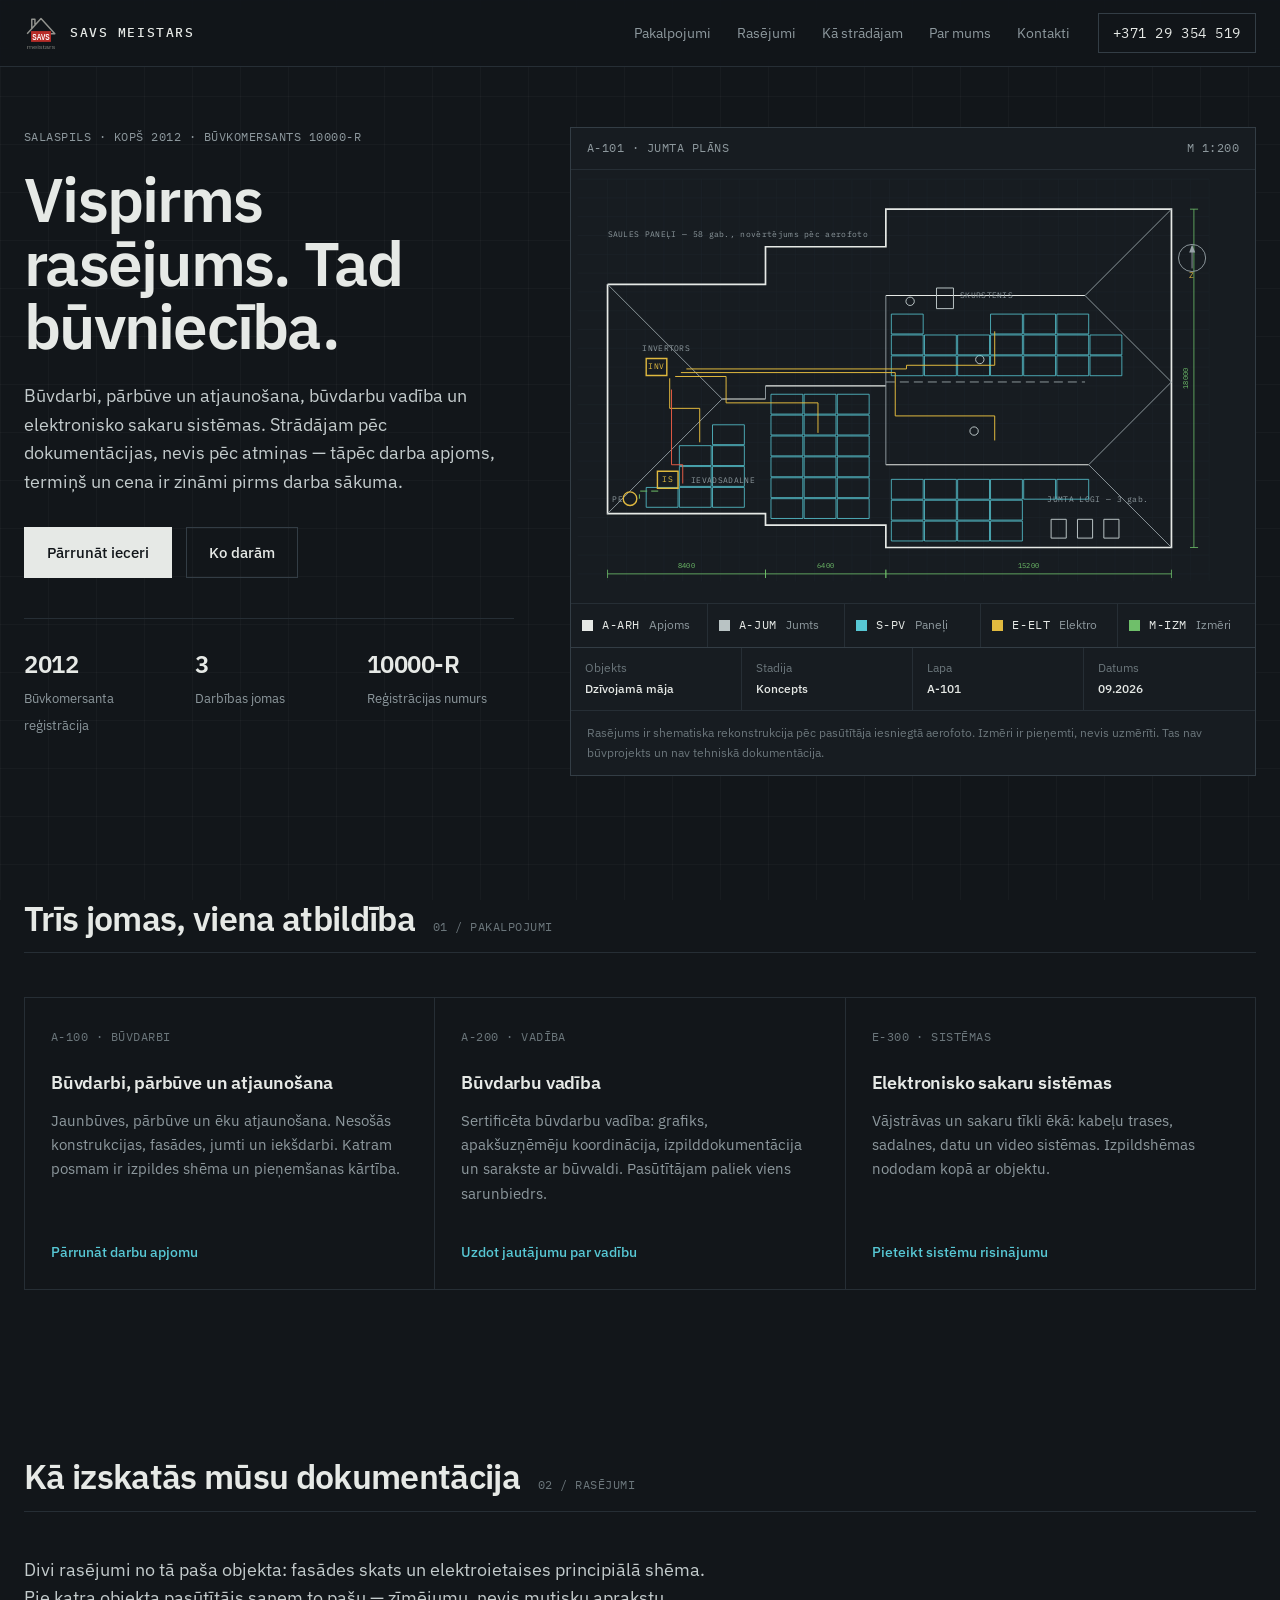
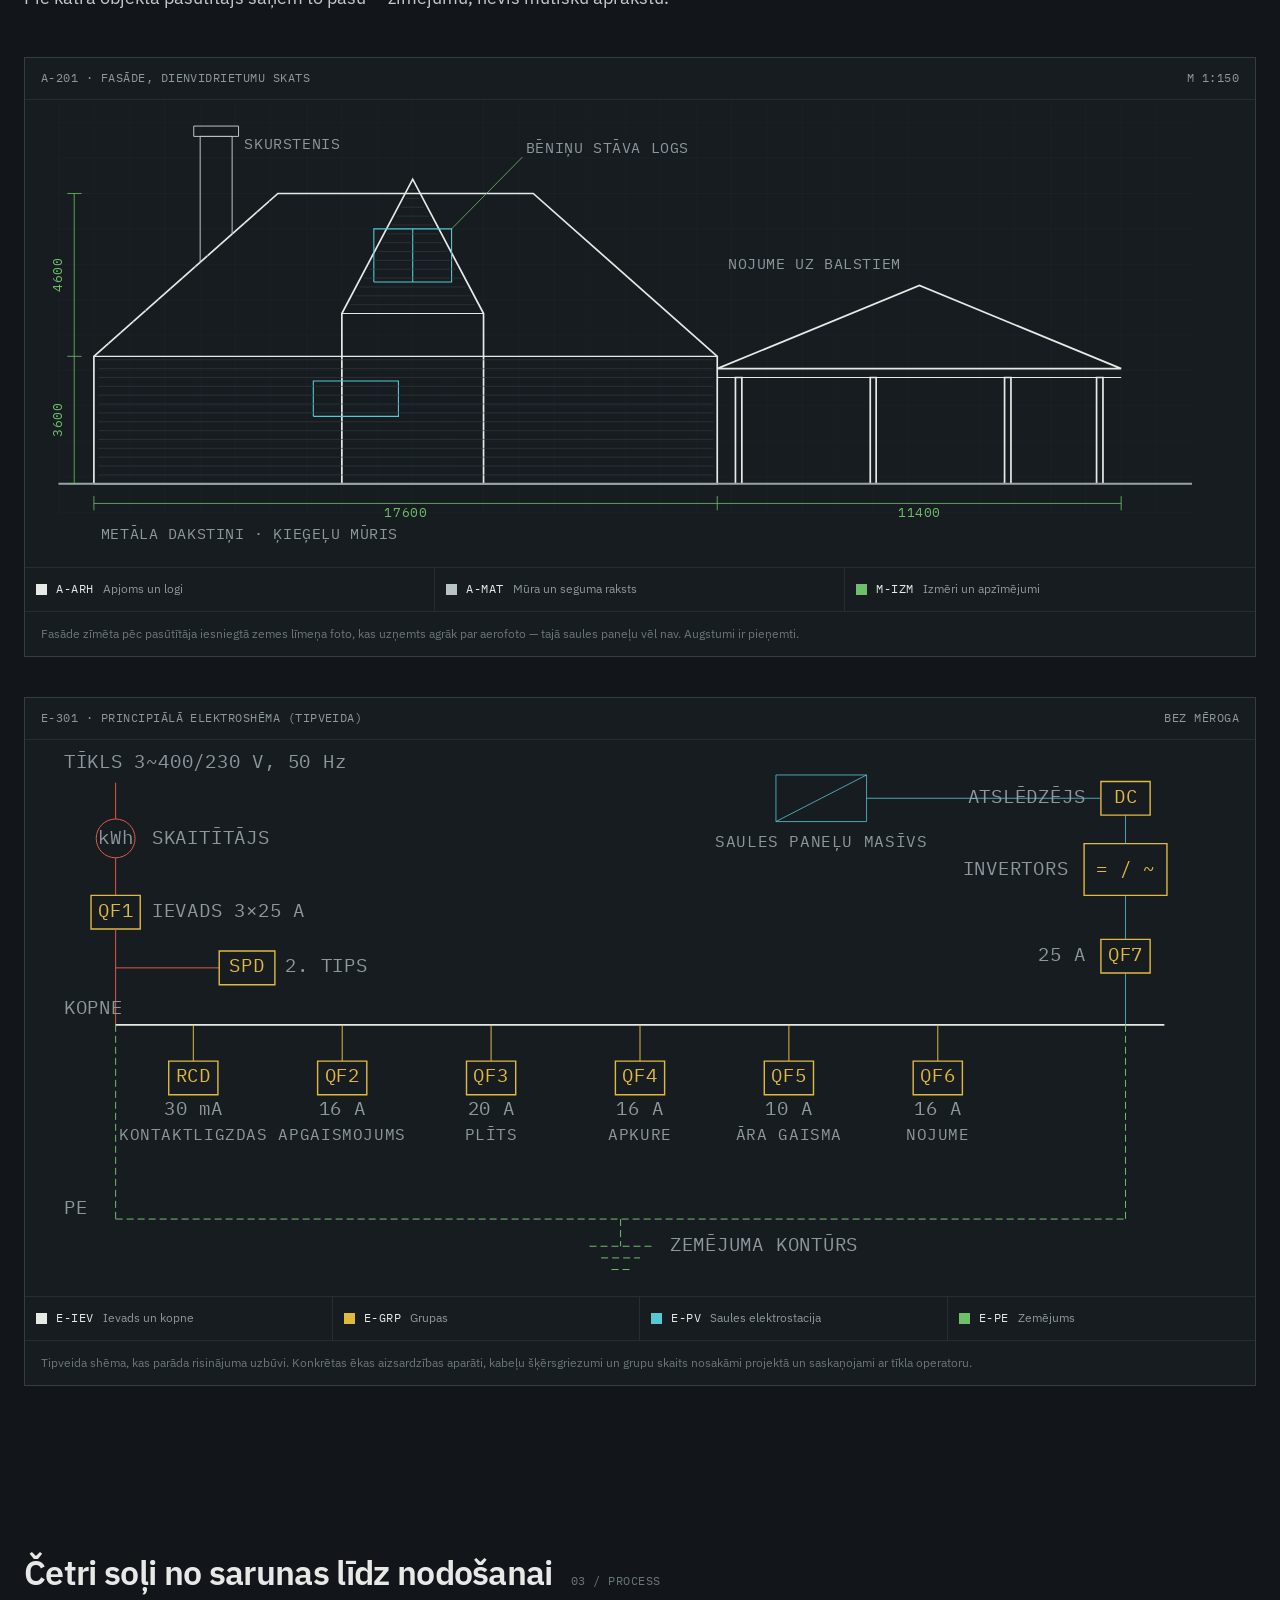
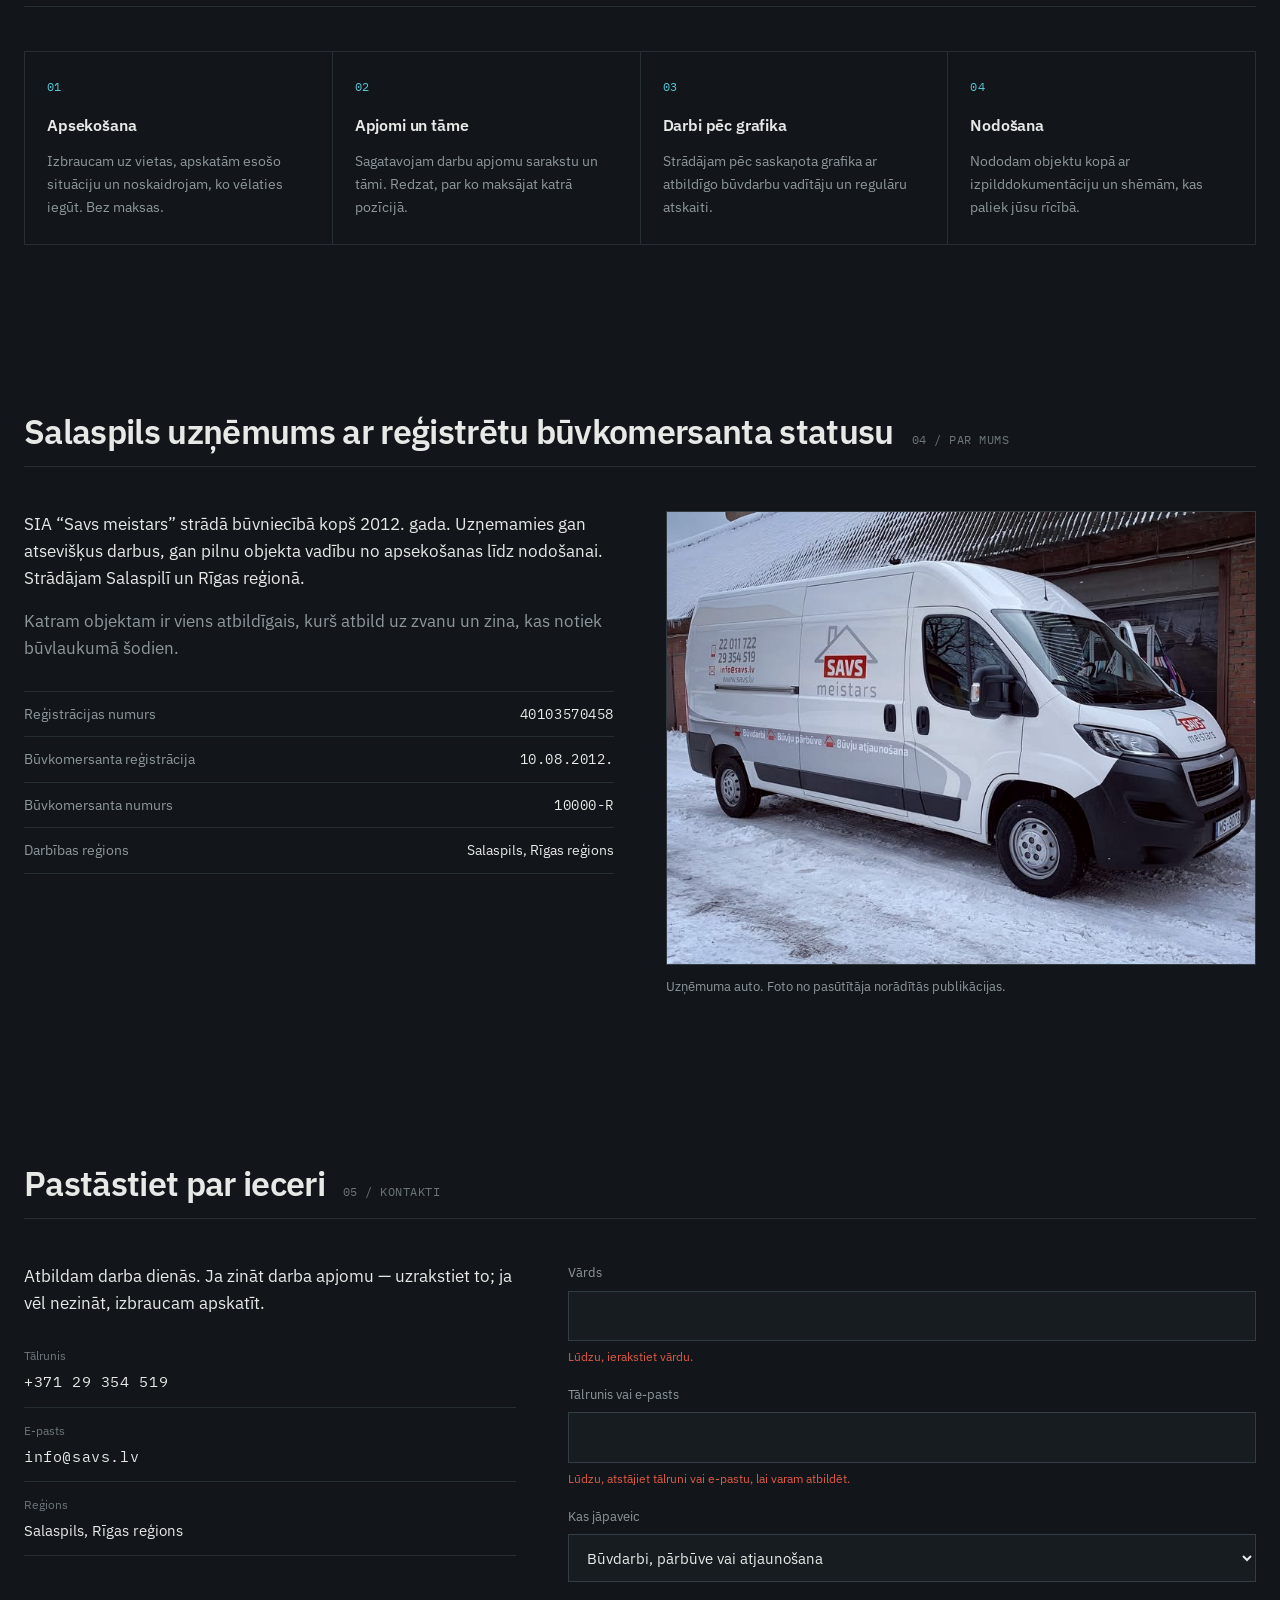
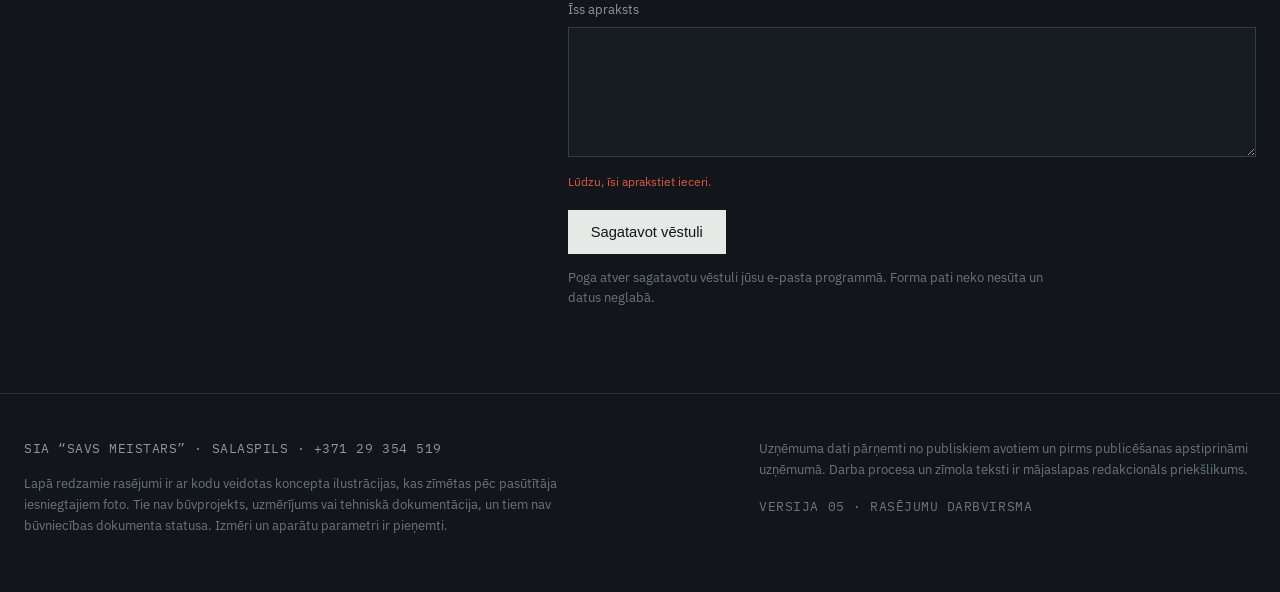
==== commit 58be4166: "Pārbaudes pārlūkā un salasāms slāņu panelis check-browser.mjs pārbauda slāņu uzklāšanos, izvēlni un " ====
--- a/index.html
+++ b/index.html
@@ -73,10 +73,10 @@
           </svg>
         </div>
         <div class="layers" id="layers">
-          <button class="layer l-arh" type="button" aria-pressed="true" data-target="dwg-roof" data-layer="arh"><i class="swatch"></i><span class="code">A-ARH</span> <span class="nm">Arhitektūra</span></button>
-          <button class="layer l-jumt" type="button" aria-pressed="true" data-target="dwg-roof" data-layer="jumt"><i class="swatch"></i><span class="code">A-JUM</span> <span class="nm">Jumta elementi</span></button>
-          <button class="layer l-pv" type="button" aria-pressed="true" data-target="dwg-roof" data-layer="pv"><i class="swatch"></i><span class="code">S-PV</span> <span class="nm">Saules paneļi</span></button>
-          <button class="layer l-elt" type="button" aria-pressed="true" data-target="dwg-roof" data-layer="elt"><i class="swatch"></i><span class="code">E-ELT</span> <span class="nm">Elektroietaise</span></button>
+          <button class="layer l-arh" type="button" aria-pressed="true" data-target="dwg-roof" data-layer="arh"><i class="swatch"></i><span class="code">A-ARH</span> <span class="nm">Apjoms</span></button>
+          <button class="layer l-jumt" type="button" aria-pressed="true" data-target="dwg-roof" data-layer="jumt"><i class="swatch"></i><span class="code">A-JUM</span> <span class="nm">Jumts</span></button>
+          <button class="layer l-pv" type="button" aria-pressed="true" data-target="dwg-roof" data-layer="pv"><i class="swatch"></i><span class="code">S-PV</span> <span class="nm">Paneļi</span></button>
+          <button class="layer l-elt" type="button" aria-pressed="true" data-target="dwg-roof" data-layer="elt"><i class="swatch"></i><span class="code">E-ELT</span> <span class="nm">Elektro</span></button>
           <button class="layer l-izm" type="button" aria-pressed="true" data-target="dwg-roof" data-layer="izm"><i class="swatch"></i><span class="code">M-IZM</span> <span class="nm">Izmēri</span></button>
         </div>
         <div class="titleblock">
--- a/styles.css
+++ b/styles.css
@@ -398,13 +398,13 @@
   align-items: center;
   gap: 9px;
   min-width: 0;
-  padding: 12px 13px;
+  padding: 12px 11px;
   background: none;
   border: 0;
   border-right: 1px solid var(--line);
   color: var(--muted);
   font: inherit;
-  font-size: .76rem;
+  font-size: .72rem;
   text-align: left;
   cursor: pointer;
 }
@@ -424,7 +424,7 @@
 .layer[aria-pressed="false"] .swatch { background: none; }
 .layer[aria-pressed="true"] { color: var(--ink); }
 
-.layer .code { font-family: PlexMono, monospace; letter-spacing: .06em; }
+.layer .code { font-family: PlexMono, monospace; letter-spacing: .05em; white-space: nowrap; }
 .layer .nm { color: var(--muted); overflow: hidden; text-overflow: ellipsis; white-space: nowrap; }
 .layer[aria-pressed="false"] .nm { color: var(--muted-2); }
 
